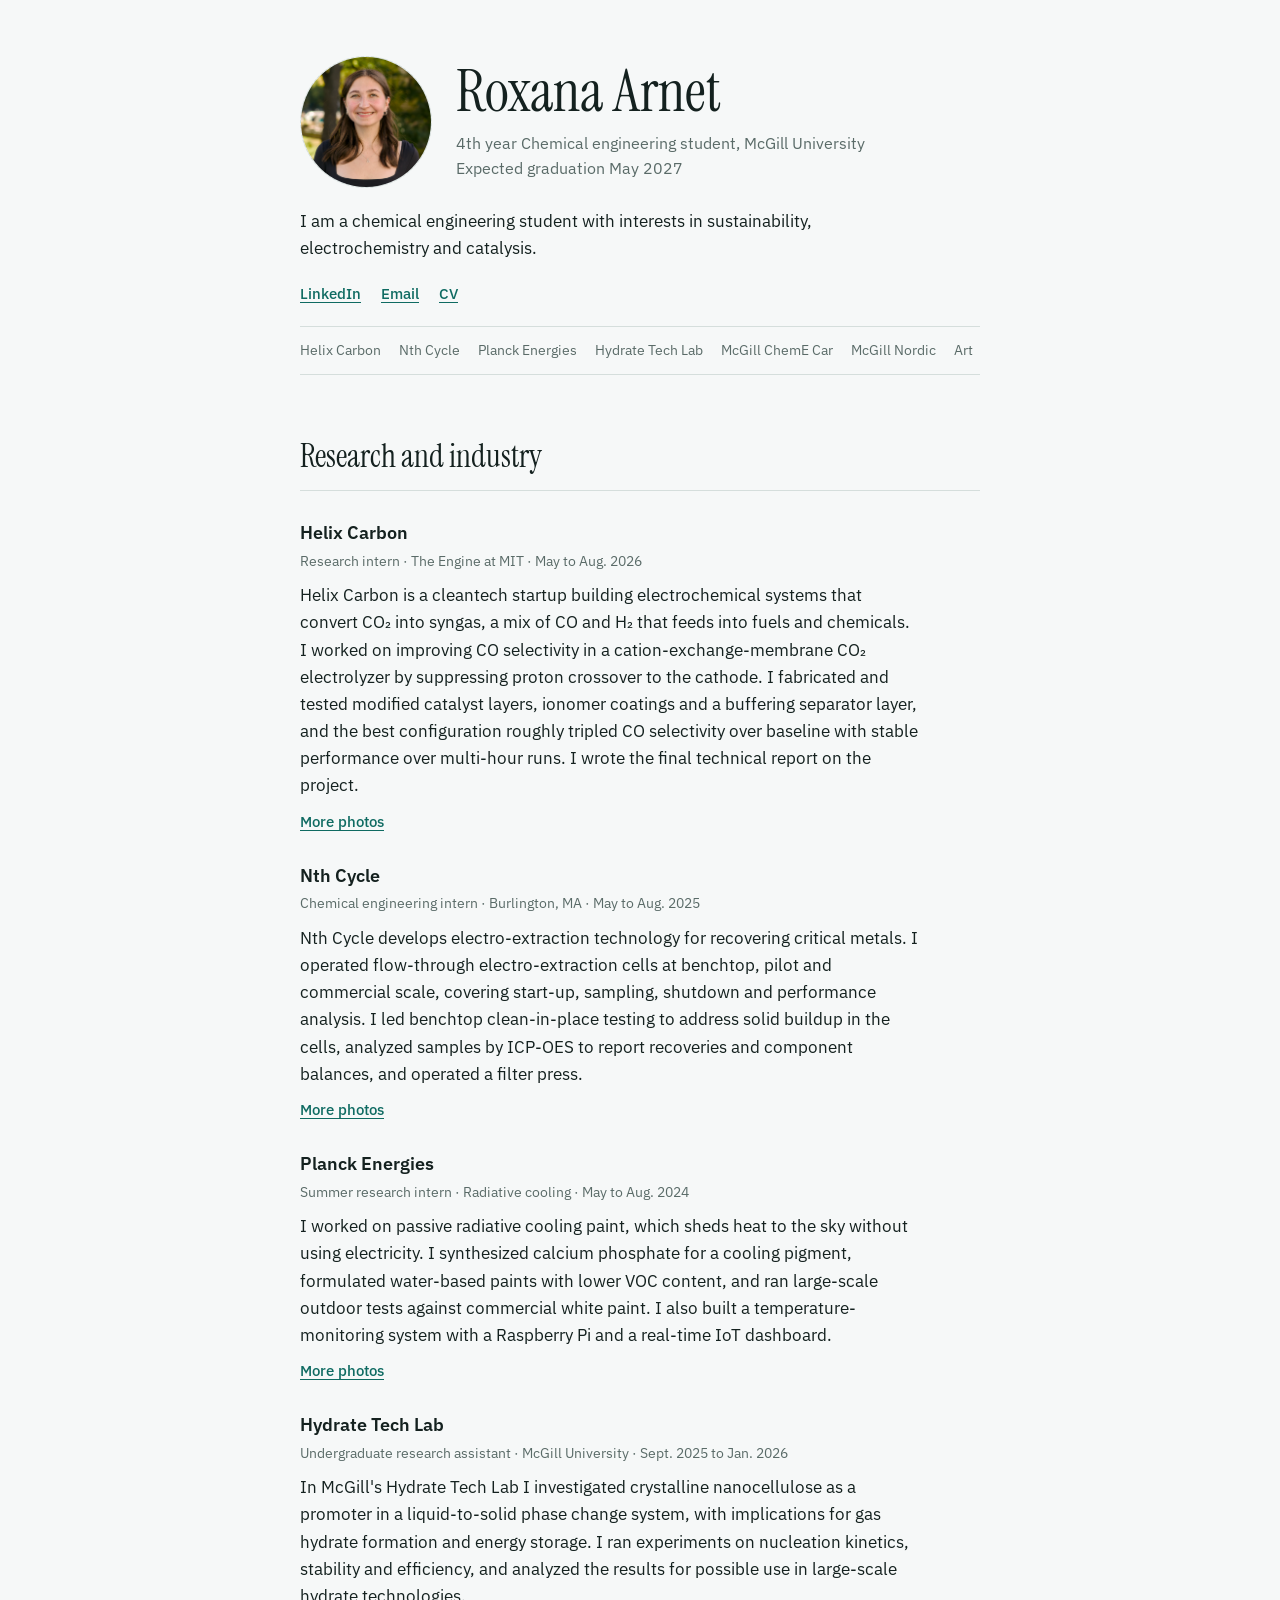
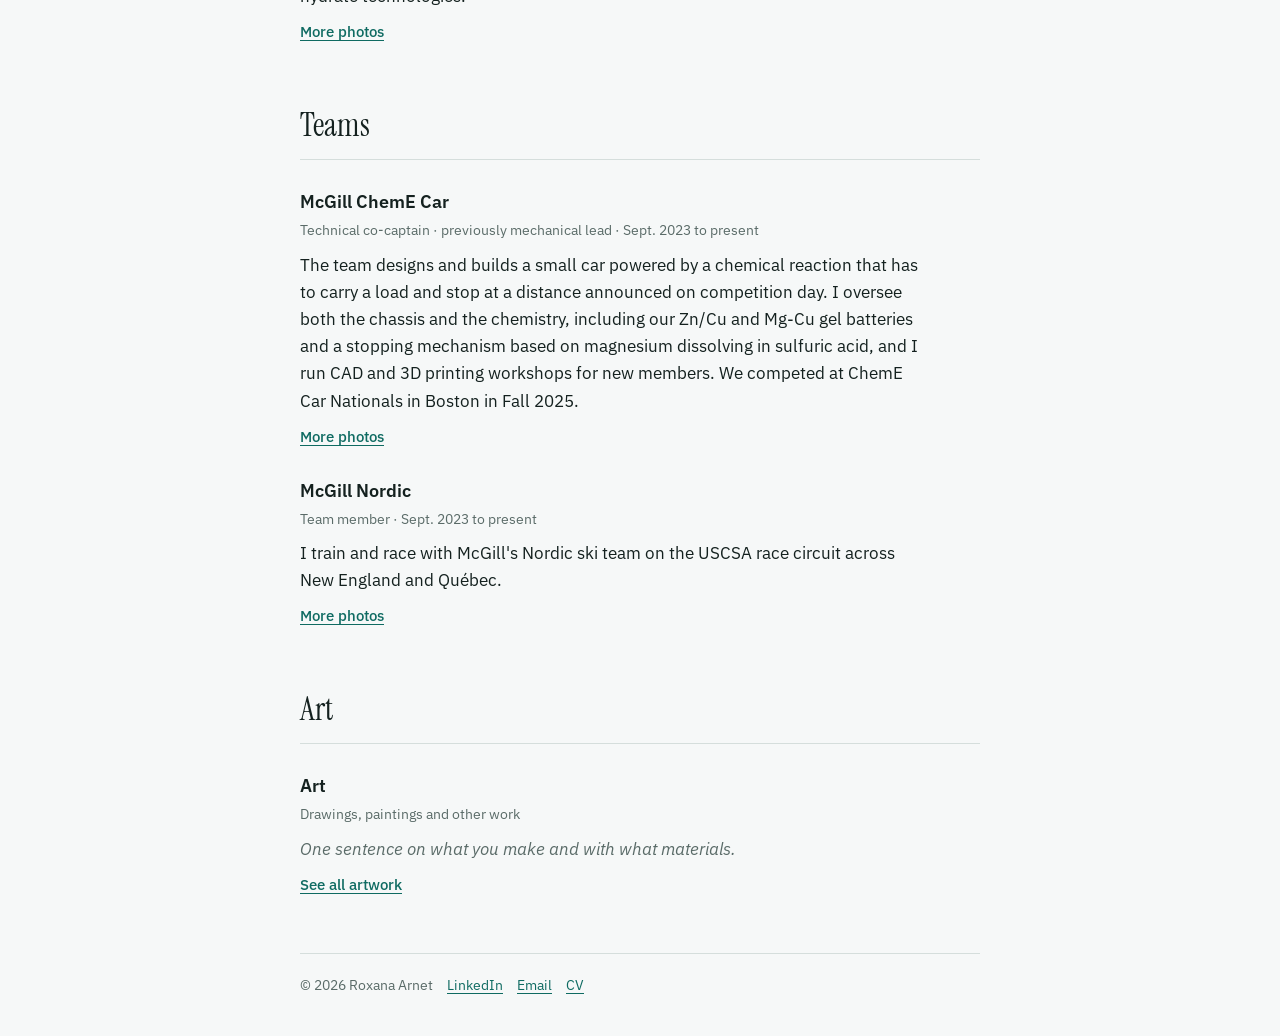
==== index.html @ 72093a79 "Enhance index.html with updated links and content Updated contact links and added detailed descripti" ====
<!DOCTYPE html>
<html lang="en">
<head>
<meta charset="utf-8">
<meta name="viewport" content="width=device-width, initial-scale=1">
<title>Roxana Arnet</title>
<link rel="preconnect" href="https://fonts.googleapis.com">
<link rel="preconnect" href="https://fonts.gstatic.com" crossorigin>
<link href="https://fonts.googleapis.com/css2?family=Instrument+Serif:ital@0;1&family=IBM+Plex+Sans:wght@400;500;600&display=swap" rel="stylesheet">
<link rel="stylesheet" href="style.css">
</head>
<body>
<div class="wrap">
<header>
  <div class="top">
    <div class="portrait"><img src="images/portrait1.png" alt="Roxana Arnet"></div>
    <div>
      <h1>Roxana Arnet</h1>
      <ul class="facts">
        <li>4th year Chemical engineering student, McGill University</li>
        <li>Expected graduation May 2027</li>
      </ul>
    </div>
  </div>
  <p class="intro">I am a chemical engineering student with interests in sustainability, electrochemistry and catalysis.</p>
  <div class="links">
    <a href="https://www.linkedin.com/in/roxana-arnet-330a66234/">LinkedIn</a>
    <a href="mailto:roxana.arnet@mail.mcgill.ca">Email</a>
    <a href="Roxana_Arnet_Academic_CV.pdf">CV</a>
  </div>
  <nav aria-label="Sections">
    <a href="pages/helix.html">Helix Carbon</a>
    <a href="pages/nth-cycle.html">Nth Cycle</a>
    <a href="pages/planck.html">Planck Energies</a>
    <a href="pages/hydrate-tech-lab.html">Hydrate Tech Lab</a>
    <a href="pages/cheme-car.html">McGill ChemE Car</a>
    <a href="pages/mcgill-nordic.html">McGill Nordic</a>
    <a href="pages/art.html">Art</a>
  </nav>
</header>

<section aria-label="Research and industry">
  <h2>Research and industry</h2>
  <article class="entry" id="helix">
    <div>
      <h3><a class="plain" href="pages/helix.html">Helix Carbon</a></h3>
      <div class="meta">Research intern · The Engine at MIT · May to Aug. 2026</div>
    </div>
    <p>Helix Carbon is a cleantech startup building electrochemical systems that convert CO₂ into syngas, a mix of CO and H₂ that feeds into fuels and chemicals. I worked on improving CO selectivity in a cation-exchange-membrane CO₂ electrolyzer by suppressing proton crossover to the cathode. I fabricated and tested modified catalyst layers, ionomer coatings and a buffering separator layer, and the best configuration roughly tripled CO selectivity over baseline with stable performance over multi-hour runs. I wrote the final technical report on the project.</p>
    <a class="more" href="pages/helix.html">More photos</a>
  </article>

  <article class="entry" id="nth-cycle">
    <div>
      <h3><a class="plain" href="pages/nth-cycle.html">Nth Cycle</a></h3>
      <div class="meta">Chemical engineering intern · Burlington, MA · May to Aug. 2025</div>
    </div>
    <p>Nth Cycle develops electro-extraction technology for recovering critical metals. I operated flow-through electro-extraction cells at benchtop, pilot and commercial scale, covering start-up, sampling, shutdown and performance analysis. I led benchtop clean-in-place testing to address solid buildup in the cells, analyzed samples by ICP-OES to report recoveries and component balances, and operated a filter press.</p>
    <a class="more" href="pages/nth-cycle.html">More photos</a>
  </article>

  <article class="entry" id="planck">
    <div>
      <h3><a class="plain" href="pages/planck.html">Planck Energies</a></h3>
      <div class="meta">Summer research intern · Radiative cooling · May to Aug. 2024</div>
    </div>
    <p>I worked on passive radiative cooling paint, which sheds heat to the sky without using electricity. I synthesized calcium phosphate for a cooling pigment, formulated water-based paints with lower VOC content, and ran large-scale outdoor tests against commercial white paint. I also built a temperature-monitoring system with a Raspberry Pi and a real-time IoT dashboard.</p>
    <a class="more" href="pages/planck.html">More photos</a>
  </article>

  <article class="entry" id="hydrate-tech-lab">
    <div>
      <h3><a class="plain" href="pages/hydrate-tech-lab.html">Hydrate Tech Lab</a></h3>
      <div class="meta">Undergraduate research assistant · McGill University · Sept. 2025 to Jan. 2026</div>
    </div>
    <p>In McGill's Hydrate Tech Lab I investigated crystalline nanocellulose as a promoter in a liquid-to-solid phase change system, with implications for gas hydrate formation and energy storage. I ran experiments on nucleation kinetics, stability and efficiency, and analyzed the results for possible use in large-scale hydrate technologies.</p>
    <a class="more" href="pages/hydrate-tech-lab.html">More photos</a>
  </article>
</section>

<section aria-label="Teams">
  <h2>Teams</h2>
  <article class="entry" id="cheme-car">
    <div>
      <h3><a class="plain" href="pages/cheme-car.html">McGill ChemE Car</a></h3>
      <div class="meta">Technical co-captain · previously mechanical lead · Sept. 2023 to present</div>
    </div>
    <p>The team designs and builds a small car powered by a chemical reaction that has to carry a load and stop at a distance announced on competition day. I oversee both the chassis and the chemistry, including our Zn/Cu and Mg-Cu gel batteries and a stopping mechanism based on magnesium dissolving in sulfuric acid, and I run CAD and 3D printing workshops for new members. We competed at ChemE Car Nationals in Boston in Fall 2025.</p>
    <a class="more" href="pages/cheme-car.html">More photos</a>
  </article>

  <article class="entry" id="mcgill-nordic">
    <div>
      <h3><a class="plain" href="pages/mcgill-nordic.html">McGill Nordic</a></h3>
      <div class="meta">Team member · Sept. 2023 to present</div>
    </div>
    <p>I train and race with McGill's Nordic ski team on the USCSA race circuit across New England and Québec.</p>
    <a class="more" href="pages/mcgill-nordic.html">More photos</a>
  </article>
</section>

<section aria-label="Art">
  <h2>Art</h2>
  <article class="entry" id="art">
    <div>
      <h3><a class="plain" href="pages/art.html">Art</a></h3>
      <div class="meta">Drawings, paintings and other work</div>
    </div>
    <p class="todo">One sentence on what you make and with what materials.</p>
    <a class="more" href="pages/art.html">See all artwork</a>
  </article>
</section>

<footer>
  <span>© 2026 Roxana Arnet</span>
  <a href="https://www.linkedin.com/in/roxana-arnet-330a66234/">LinkedIn</a>
  <a href="mailto:roxana.arnet@mail.mcgill.ca">Email</a>
  <a href="Roxana_Arnet_Academic_CV.pdf">CV</a>
</footer>
</div>
</body>
</html>
---- style.css ----
/* Layout: one narrow column. Home page lists the sections, each section has a photo page. */
:root {
  --bg: #f6f8f8;
  --ink: #14211f;
  --muted: #5a6b68;
  --line: #d5dedc;
  --accent: #0f6b62;
  --slot: #e8eeed;
  --display: "Instrument Serif", Georgia, "Times New Roman", serif;
  --body: "IBM Plex Sans", system-ui, -apple-system, "Segoe UI", sans-serif;
  color-scheme: light;
}
@media (prefers-color-scheme: dark) {
  :root:not([data-theme="light"]) {
    --bg: #0e1615; --ink: #e6efed; --muted: #94a8a4; --line: #243331; --accent: #5fc9bb; --slot: #17221f;
    color-scheme: dark;
  }
}
:root[data-theme="dark"] {
  --bg: #0e1615; --ink: #e6efed; --muted: #94a8a4; --line: #243331; --accent: #5fc9bb; --slot: #17221f;
  color-scheme: dark;
}
* { box-sizing: border-box; }
html { scroll-behavior: smooth; }
@media (prefers-reduced-motion: reduce) { html { scroll-behavior: auto; } }
body {
  margin: 0; background: var(--bg); color: var(--ink);
  font-family: var(--body); font-size: 17px; line-height: 1.6;
}
a { color: var(--accent); text-underline-offset: 3px; }
a:focus-visible { outline: 2px solid var(--accent); outline-offset: 3px; border-radius: 2px; }
a.plain { color: inherit; text-decoration: none; }
a.plain:hover { color: var(--accent); text-decoration: underline; }
.wrap { max-width: 720px; margin: 0 auto; padding: 56px 20px 40px; display: flex; flex-direction: column; gap: 56px; }

header { display: flex; flex-direction: column; gap: 20px; }
.top { display: flex; gap: 24px; align-items: center; flex-wrap: wrap; }
.portrait {
  width: 132px; height: 132px; flex: none; border-radius: 50%;
  background: var(--slot); border: 1px dashed var(--line);
  display: grid; place-items: center; text-align: center;
  font-size: 12px; color: var(--muted); padding: 12px; overflow: hidden;
}
.portrait img { width: 100%; height: 100%; object-fit: cover; object-position: center 25%; transform: scale(1.25); }
h1 { font-family: var(--display); font-weight: 400; font-size: clamp(2.6rem, 8vw, 3.6rem); line-height: 1.05; margin: 0 0 8px; text-wrap: balance; }
.facts { list-style: none; margin: 0; padding: 0; color: var(--muted); font-size: 16px; }
.intro { margin: 0; max-width: 62ch; }
.links { display: flex; gap: 20px; flex-wrap: wrap; font-weight: 500; font-size: 15px; }

nav { display: flex; gap: 8px 18px; flex-wrap: wrap; font-size: 14px; border-top: 1px solid var(--line); border-bottom: 1px solid var(--line); padding: 12px 0; }
nav a { color: var(--muted); text-decoration: none; }
nav a:hover { color: var(--accent); }
nav.pn { justify-content: space-between; font-size: 15px; }
nav.pn .right { margin-left: auto; }

section { display: flex; flex-direction: column; gap: 28px; }
h2 { font-family: var(--display); font-weight: 400; font-size: 2rem; margin: 0; padding-bottom: 8px; border-bottom: 1px solid var(--line); }

.entry { display: flex; flex-direction: column; gap: 10px; }
.entry h3 { margin: 0; font-size: 18px; font-weight: 600; }
.meta { color: var(--muted); font-size: 14px; margin-top: 2px; }
.entry p, header.sub p { margin: 0; max-width: 62ch; }
.more { font-size: 15px; font-weight: 500; width: fit-content; }
.todo { color: var(--muted); font-style: italic; }

header.sub h1 { margin: 0; }
header.sub { gap: 10px; }
.back { font-size: 14px; text-decoration: none; width: fit-content; }
.back:hover { text-decoration: underline; }

.page-cheme-car .gallery {
  display: grid;
  grid-template-columns: repeat(auto-fit, minmax(min(100%, 280px), 1fr));
  gap: 18px;
  align-items: start;
}
.page-cheme-car .gallery figure {
  margin: 0;
  display: flex;
  flex-direction: column;
  min-width: 0;
}
.page-cheme-car .gallery figure img {
  width: 100%;
  height: 270px;
  object-fit: cover;
  object-position: center;
  display: block;
  border-radius: 4px;
}
.page-cheme-car figcaption {
  font-size: 13px;
  color: var(--muted);
  margin-top: 6px;
}

.page-helix .gallery,
.page-hydrate-tech-lab .gallery {
  display: grid;
  grid-template-columns: repeat(2, minmax(0, 1fr));
  gap: 18px;
  align-items: start;
}
.page-helix .gallery figure,
.page-hydrate-tech-lab .gallery figure {
  min-width: 0;
  margin: 0;
}
.page-helix .gallery img,
.page-hydrate-tech-lab .gallery img {
  display: block;
  width: 100%;
  max-height: 270px;
  height: auto;
  object-fit: contain;
  object-position: center;
}
.page-helix .gallery figcaption,
.page-hydrate-tech-lab .gallery figcaption {
  margin-top: 6px;
  text-align: center;
}
.page-hydrate-tech-lab .gallery video {
  width: 100%;
  height: auto;
  display: block;
  border-radius: 4px;
}
@media (max-width: 520px) {
  .page-helix .gallery,
  .page-hydrate-tech-lab .gallery {
    grid-template-columns: 1fr;
  }
}

footer { color: var(--muted); font-size: 14px; display: flex; gap: 8px 14px; flex-wrap: wrap; border-top: 1px solid var(--line); padding-top: 20px; }
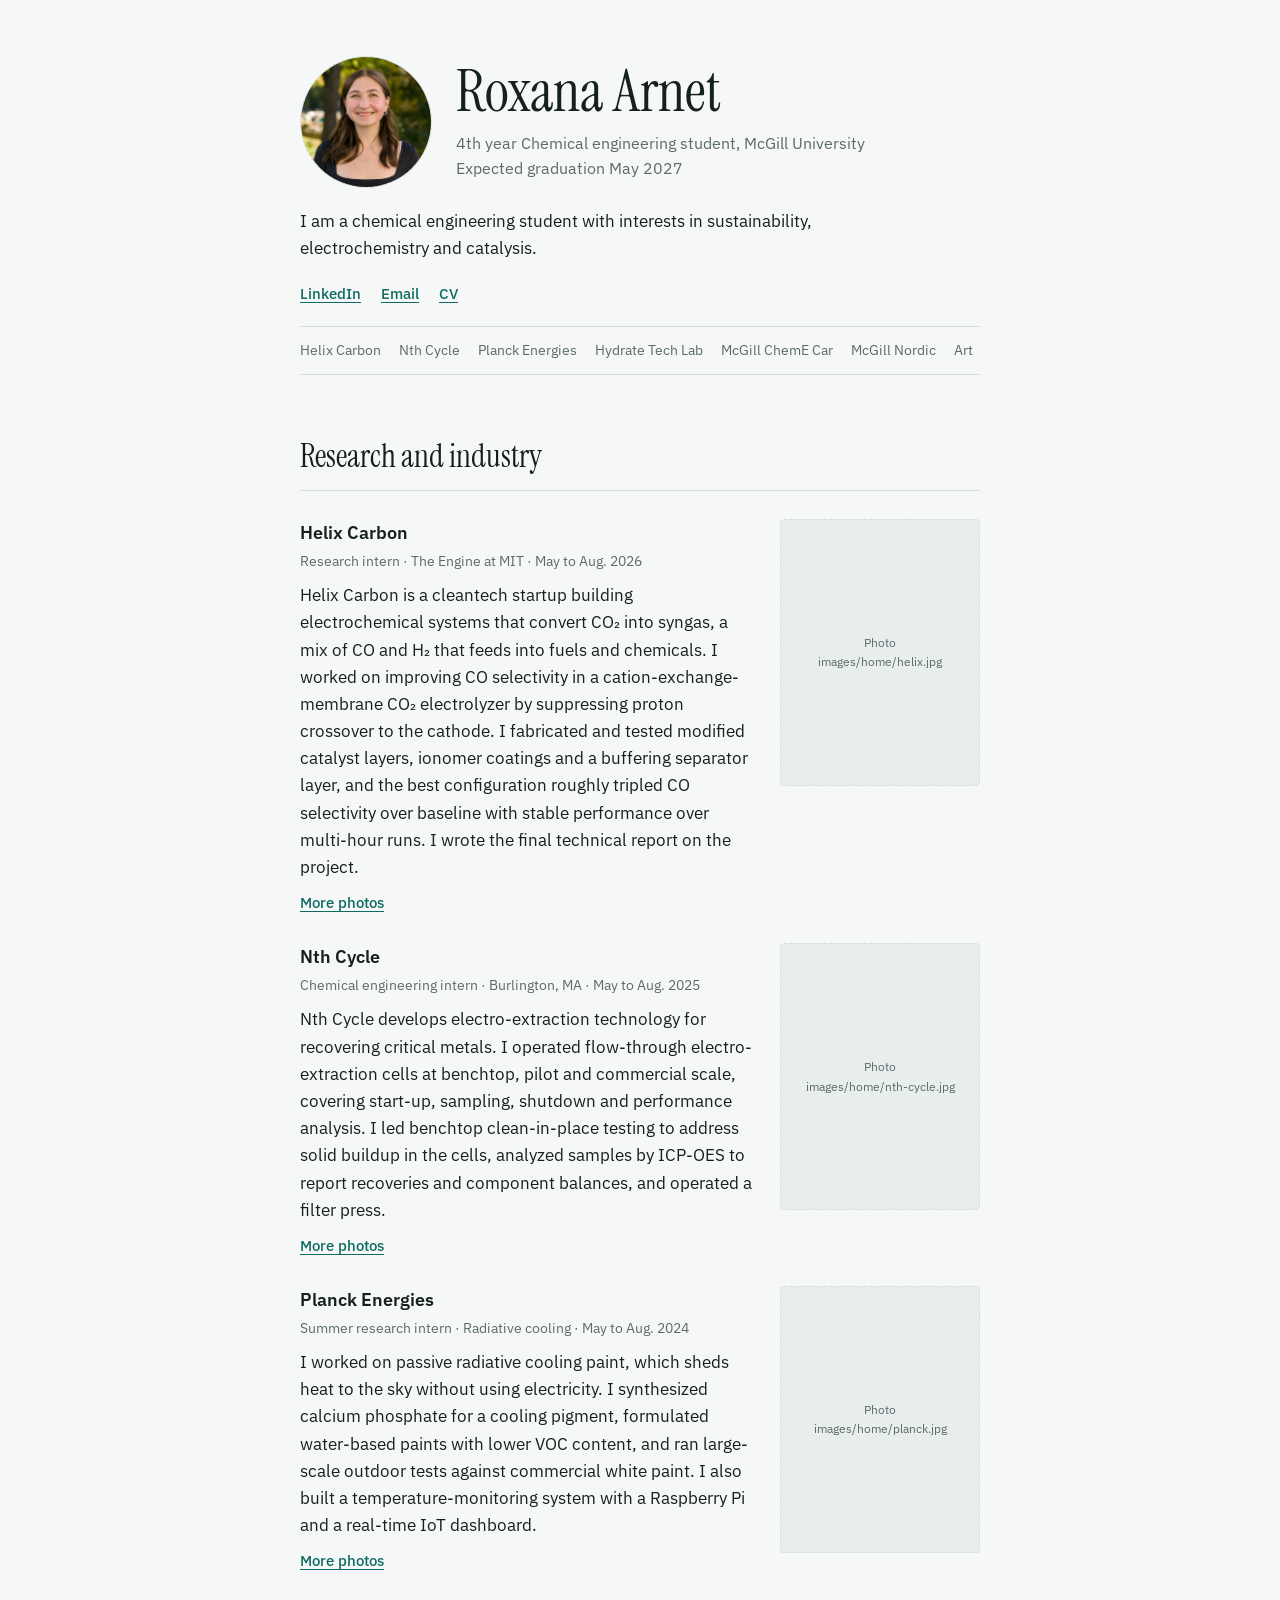
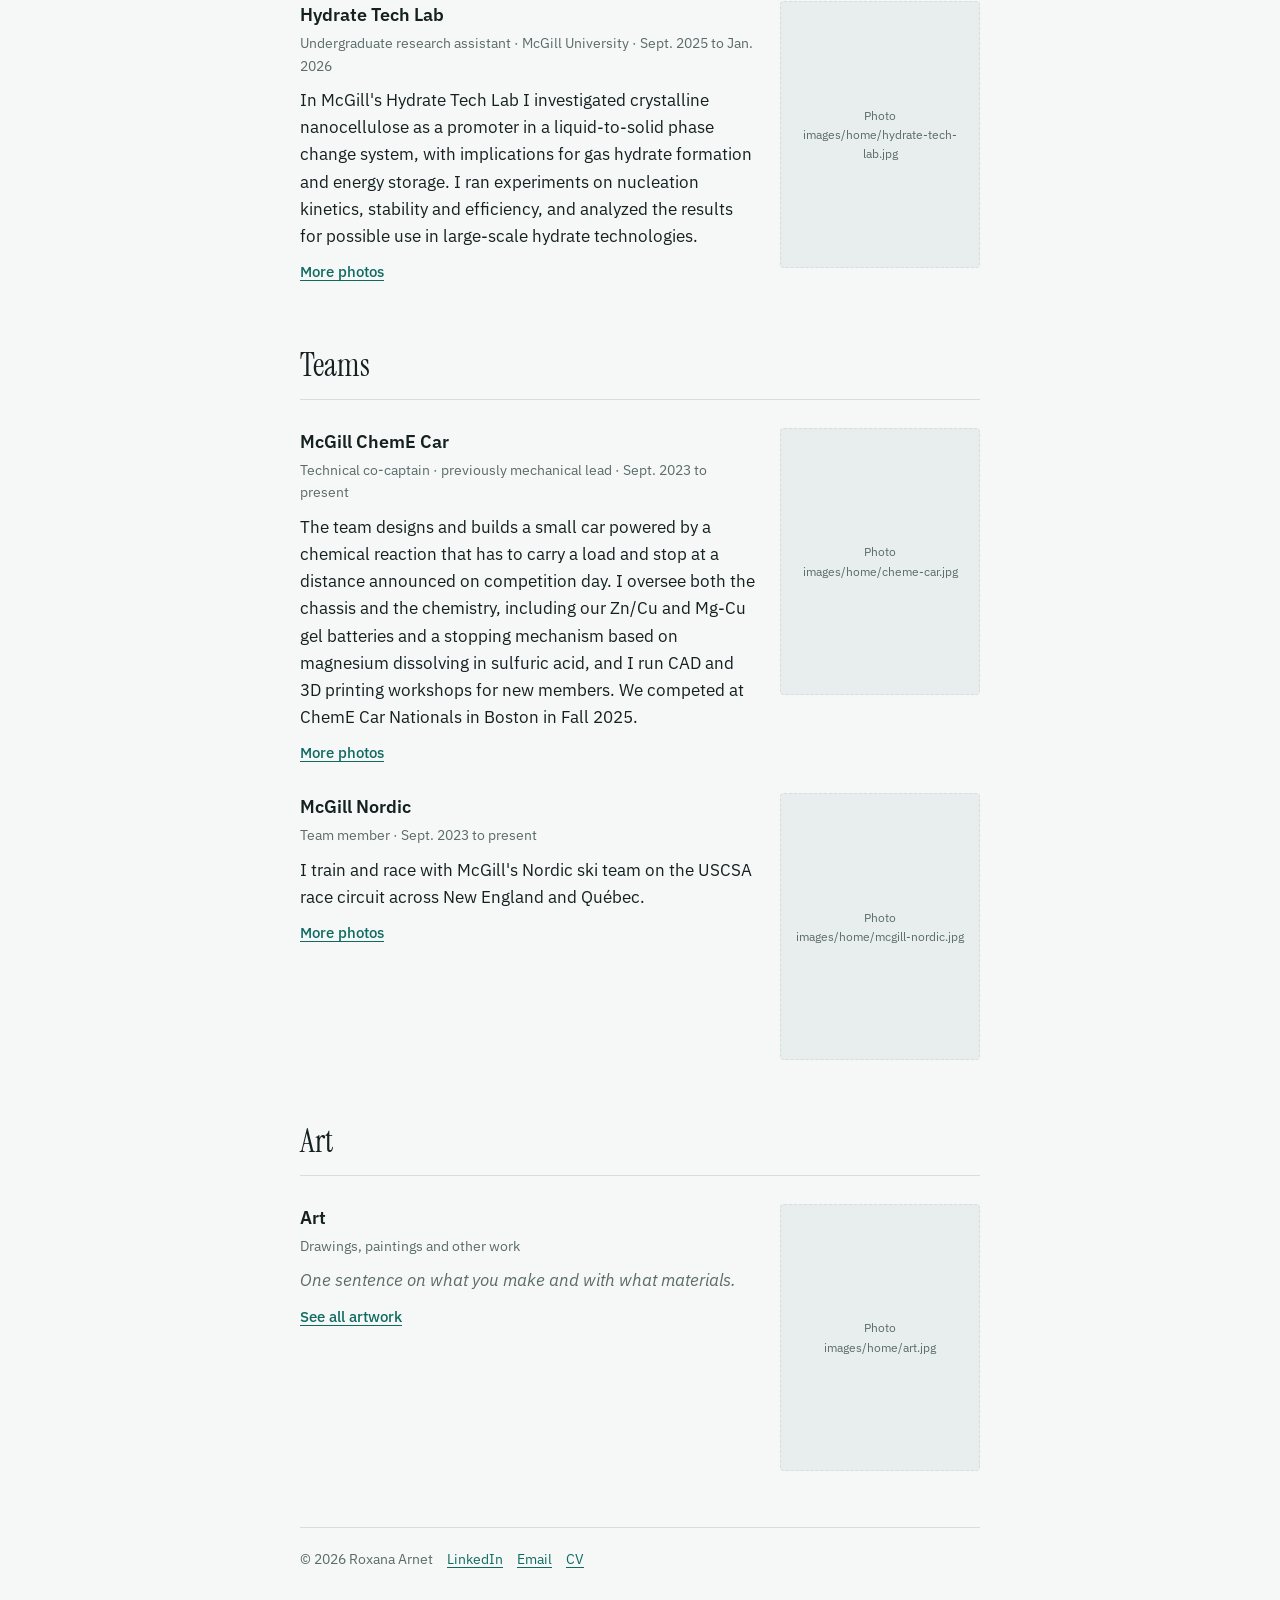
==== commit 3285e110: "Refactor HTML structure for entries and photos" ====
--- a/index.html
+++ b/index.html
@@ -39,75 +39,101 @@
   </nav>
 </header>
 
+<!--
+  To add a photo: replace a dashed placeholder (the figure with class "entry-photo empty") with
+  <figure class="entry-photo"><img src="images/home/helix.jpg" alt="Describe the photo"></figure>
+-->
+
 <section aria-label="Research and industry">
   <h2>Research and industry</h2>
   <article class="entry" id="helix">
-    <div>
-      <h3><a class="plain" href="pages/helix.html">Helix Carbon</a></h3>
-      <div class="meta">Research intern · The Engine at MIT · May to Aug. 2026</div>
+    <div class="entry-text">
+      <div>
+        <h3><a class="plain" href="pages/helix.html">Helix Carbon</a></h3>
+        <div class="meta">Research intern · The Engine at MIT · May to Aug. 2026</div>
+      </div>
+      <p>Helix Carbon is a cleantech startup building electrochemical systems that convert CO₂ into syngas, a mix of CO and H₂ that feeds into fuels and chemicals. I worked on improving CO selectivity in a cation-exchange-membrane CO₂ electrolyzer by suppressing proton crossover to the cathode. I fabricated and tested modified catalyst layers, ionomer coatings and a buffering separator layer, and the best configuration roughly tripled CO selectivity over baseline with stable performance over multi-hour runs. I wrote the final technical report on the project.</p>
+      <a class="more" href="pages/helix.html">More photos</a>
     </div>
-    <p>Helix Carbon is a cleantech startup building electrochemical systems that convert CO₂ into syngas, a mix of CO and H₂ that feeds into fuels and chemicals. I worked on improving CO selectivity in a cation-exchange-membrane CO₂ electrolyzer by suppressing proton crossover to the cathode. I fabricated and tested modified catalyst layers, ionomer coatings and a buffering separator layer, and the best configuration roughly tripled CO selectivity over baseline with stable performance over multi-hour runs. I wrote the final technical report on the project.</p>
-    <a class="more" href="pages/helix.html">More photos</a>
+    <figure class="entry-photo empty"><span>Photo<br>images/home/helix.jpg</span></figure>
   </article>
 
   <article class="entry" id="nth-cycle">
-    <div>
-      <h3><a class="plain" href="pages/nth-cycle.html">Nth Cycle</a></h3>
-      <div class="meta">Chemical engineering intern · Burlington, MA · May to Aug. 2025</div>
+    <div class="entry-text">
+      <div>
+        <h3><a class="plain" href="pages/nth-cycle.html">Nth Cycle</a></h3>
+        <div class="meta">Chemical engineering intern · Burlington, MA · May to Aug. 2025</div>
+      </div>
+      <p>Nth Cycle develops electro-extraction technology for recovering critical metals. I operated flow-through electro-extraction cells at benchtop, pilot and commercial scale, covering start-up, sampling, shutdown and performance analysis. I led benchtop clean-in-place testing to address solid buildup in the cells, analyzed samples by ICP-OES to report recoveries and component balances, and operated a filter press.</p>
+      <a class="more" href="pages/nth-cycle.html">More photos</a>
     </div>
-    <p>Nth Cycle develops electro-extraction technology for recovering critical metals. I operated flow-through electro-extraction cells at benchtop, pilot and commercial scale, covering start-up, sampling, shutdown and performance analysis. I led benchtop clean-in-place testing to address solid buildup in the cells, analyzed samples by ICP-OES to report recoveries and component balances, and operated a filter press.</p>
-    <a class="more" href="pages/nth-cycle.html">More photos</a>
+    <figure class="entry-photo empty"><span>Photo<br>images/home/nth-cycle.jpg</span></figure>
   </article>
 
   <article class="entry" id="planck">
-    <div>
-      <h3><a class="plain" href="pages/planck.html">Planck Energies</a></h3>
-      <div class="meta">Summer research intern · Radiative cooling · May to Aug. 2024</div>
+    <div class="entry-text">
+      <div>
+        <h3><a class="plain" href="pages/planck.html">Planck Energies</a></h3>
+        <div class="meta">Summer research intern · Radiative cooling · May to Aug. 2024</div>
+      </div>
+      <p>I worked on passive radiative cooling paint, which sheds heat to the sky without using electricity. I synthesized calcium phosphate for a cooling pigment, formulated water-based paints with lower VOC content, and ran large-scale outdoor tests against commercial white paint. I also built a temperature-monitoring system with a Raspberry Pi and a real-time IoT dashboard.</p>
+      <a class="more" href="pages/planck.html">More photos</a>
     </div>
-    <p>I worked on passive radiative cooling paint, which sheds heat to the sky without using electricity. I synthesized calcium phosphate for a cooling pigment, formulated water-based paints with lower VOC content, and ran large-scale outdoor tests against commercial white paint. I also built a temperature-monitoring system with a Raspberry Pi and a real-time IoT dashboard.</p>
-    <a class="more" href="pages/planck.html">More photos</a>
+    <figure class="entry-photo empty"><span>Photo<br>images/home/planck.jpg</span></figure>
   </article>
 
   <article class="entry" id="hydrate-tech-lab">
-    <div>
-      <h3><a class="plain" href="pages/hydrate-tech-lab.html">Hydrate Tech Lab</a></h3>
-      <div class="meta">Undergraduate research assistant · McGill University · Sept. 2025 to Jan. 2026</div>
+    <div class="entry-text">
+      <div>
+        <h3><a class="plain" href="pages/hydrate-tech-lab.html">Hydrate Tech Lab</a></h3>
+        <div class="meta">Undergraduate research assistant · McGill University · Sept. 2025 to Jan. 2026</div>
+      </div>
+      <p>In McGill's Hydrate Tech Lab I investigated crystalline nanocellulose as a promoter in a liquid-to-solid phase change system, with implications for gas hydrate formation and energy storage. I ran experiments on nucleation kinetics, stability and efficiency, and analyzed the results for possible use in large-scale hydrate technologies.</p>
+      <a class="more" href="pages/hydrate-tech-lab.html">More photos</a>
     </div>
-    <p>In McGill's Hydrate Tech Lab I investigated crystalline nanocellulose as a promoter in a liquid-to-solid phase change system, with implications for gas hydrate formation and energy storage. I ran experiments on nucleation kinetics, stability and efficiency, and analyzed the results for possible use in large-scale hydrate technologies.</p>
-    <a class="more" href="pages/hydrate-tech-lab.html">More photos</a>
+    <figure class="entry-photo empty"><span>Photo<br>images/home/hydrate-tech-lab.jpg</span></figure>
   </article>
 </section>
 
 <section aria-label="Teams">
   <h2>Teams</h2>
   <article class="entry" id="cheme-car">
-    <div>
-      <h3><a class="plain" href="pages/cheme-car.html">McGill ChemE Car</a></h3>
-      <div class="meta">Technical co-captain · previously mechanical lead · Sept. 2023 to present</div>
+    <div class="entry-text">
+      <div>
+        <h3><a class="plain" href="pages/cheme-car.html">McGill ChemE Car</a></h3>
+        <div class="meta">Technical co-captain · previously mechanical lead · Sept. 2023 to present</div>
+      </div>
+      <p>The team designs and builds a small car powered by a chemical reaction that has to carry a load and stop at a distance announced on competition day. I oversee both the chassis and the chemistry, including our Zn/Cu and Mg-Cu gel batteries and a stopping mechanism based on magnesium dissolving in sulfuric acid, and I run CAD and 3D printing workshops for new members. We competed at ChemE Car Nationals in Boston in Fall 2025.</p>
+      <a class="more" href="pages/cheme-car.html">More photos</a>
     </div>
-    <p>The team designs and builds a small car powered by a chemical reaction that has to carry a load and stop at a distance announced on competition day. I oversee both the chassis and the chemistry, including our Zn/Cu and Mg-Cu gel batteries and a stopping mechanism based on magnesium dissolving in sulfuric acid, and I run CAD and 3D printing workshops for new members. We competed at ChemE Car Nationals in Boston in Fall 2025.</p>
-    <a class="more" href="pages/cheme-car.html">More photos</a>
+    <figure class="entry-photo empty"><span>Photo<br>images/home/cheme-car.jpg</span></figure>
   </article>
 
   <article class="entry" id="mcgill-nordic">
-    <div>
-      <h3><a class="plain" href="pages/mcgill-nordic.html">McGill Nordic</a></h3>
-      <div class="meta">Team member · Sept. 2023 to present</div>
+    <div class="entry-text">
+      <div>
+        <h3><a class="plain" href="pages/mcgill-nordic.html">McGill Nordic</a></h3>
+        <div class="meta">Team member · Sept. 2023 to present</div>
+      </div>
+      <p>I train and race with McGill's Nordic ski team on the USCSA race circuit across New England and Québec.</p>
+      <a class="more" href="pages/mcgill-nordic.html">More photos</a>
     </div>
-    <p>I train and race with McGill's Nordic ski team on the USCSA race circuit across New England and Québec.</p>
-    <a class="more" href="pages/mcgill-nordic.html">More photos</a>
+    <figure class="entry-photo empty"><span>Photo<br>images/home/mcgill-nordic.jpg</span></figure>
   </article>
 </section>
 
 <section aria-label="Art">
   <h2>Art</h2>
   <article class="entry" id="art">
-    <div>
-      <h3><a class="plain" href="pages/art.html">Art</a></h3>
-      <div class="meta">Drawings, paintings and other work</div>
+    <div class="entry-text">
+      <div>
+        <h3><a class="plain" href="pages/art.html">Art</a></h3>
+        <div class="meta">Drawings, paintings and other work</div>
+      </div>
+      <p class="todo">One sentence on what you make and with what materials.</p>
+      <a class="more" href="pages/art.html">See all artwork</a>
     </div>
-    <p class="todo">One sentence on what you make and with what materials.</p>
-    <a class="more" href="pages/art.html">See all artwork</a>
+    <figure class="entry-photo empty"><span>Photo<br>images/home/art.jpg</span></figure>
   </article>
 </section>
 
--- a/style.css
+++ b/style.css
@@ -134,3 +134,20 @@
 }
 
 footer { color: var(--muted); font-size: 14px; display: flex; gap: 8px 14px; flex-wrap: wrap; border-top: 1px solid var(--line); padding-top: 20px; }
+
+/* Photo to the right of each home page description */
+.entry { display: grid; grid-template-columns: 1fr 200px; gap: 24px; align-items: start; }
+.entry-text { display: flex; flex-direction: column; gap: 10px; }
+.entry-photo {
+  margin: 0; width: 100%; aspect-ratio: 3 / 4; overflow: hidden; border-radius: 4px;
+}
+.entry-photo img { width: 100%; height: 100%; object-fit: cover; display: block; }
+.entry-photo.empty {
+  background: var(--slot); border: 1px dashed var(--line);
+  display: grid; place-items: center; text-align: center;
+  font-size: 12px; color: var(--muted); padding: 12px;
+}
+@media (max-width: 600px) {
+  .entry { grid-template-columns: 1fr; }
+  .entry-photo { max-width: 280px; }
+}
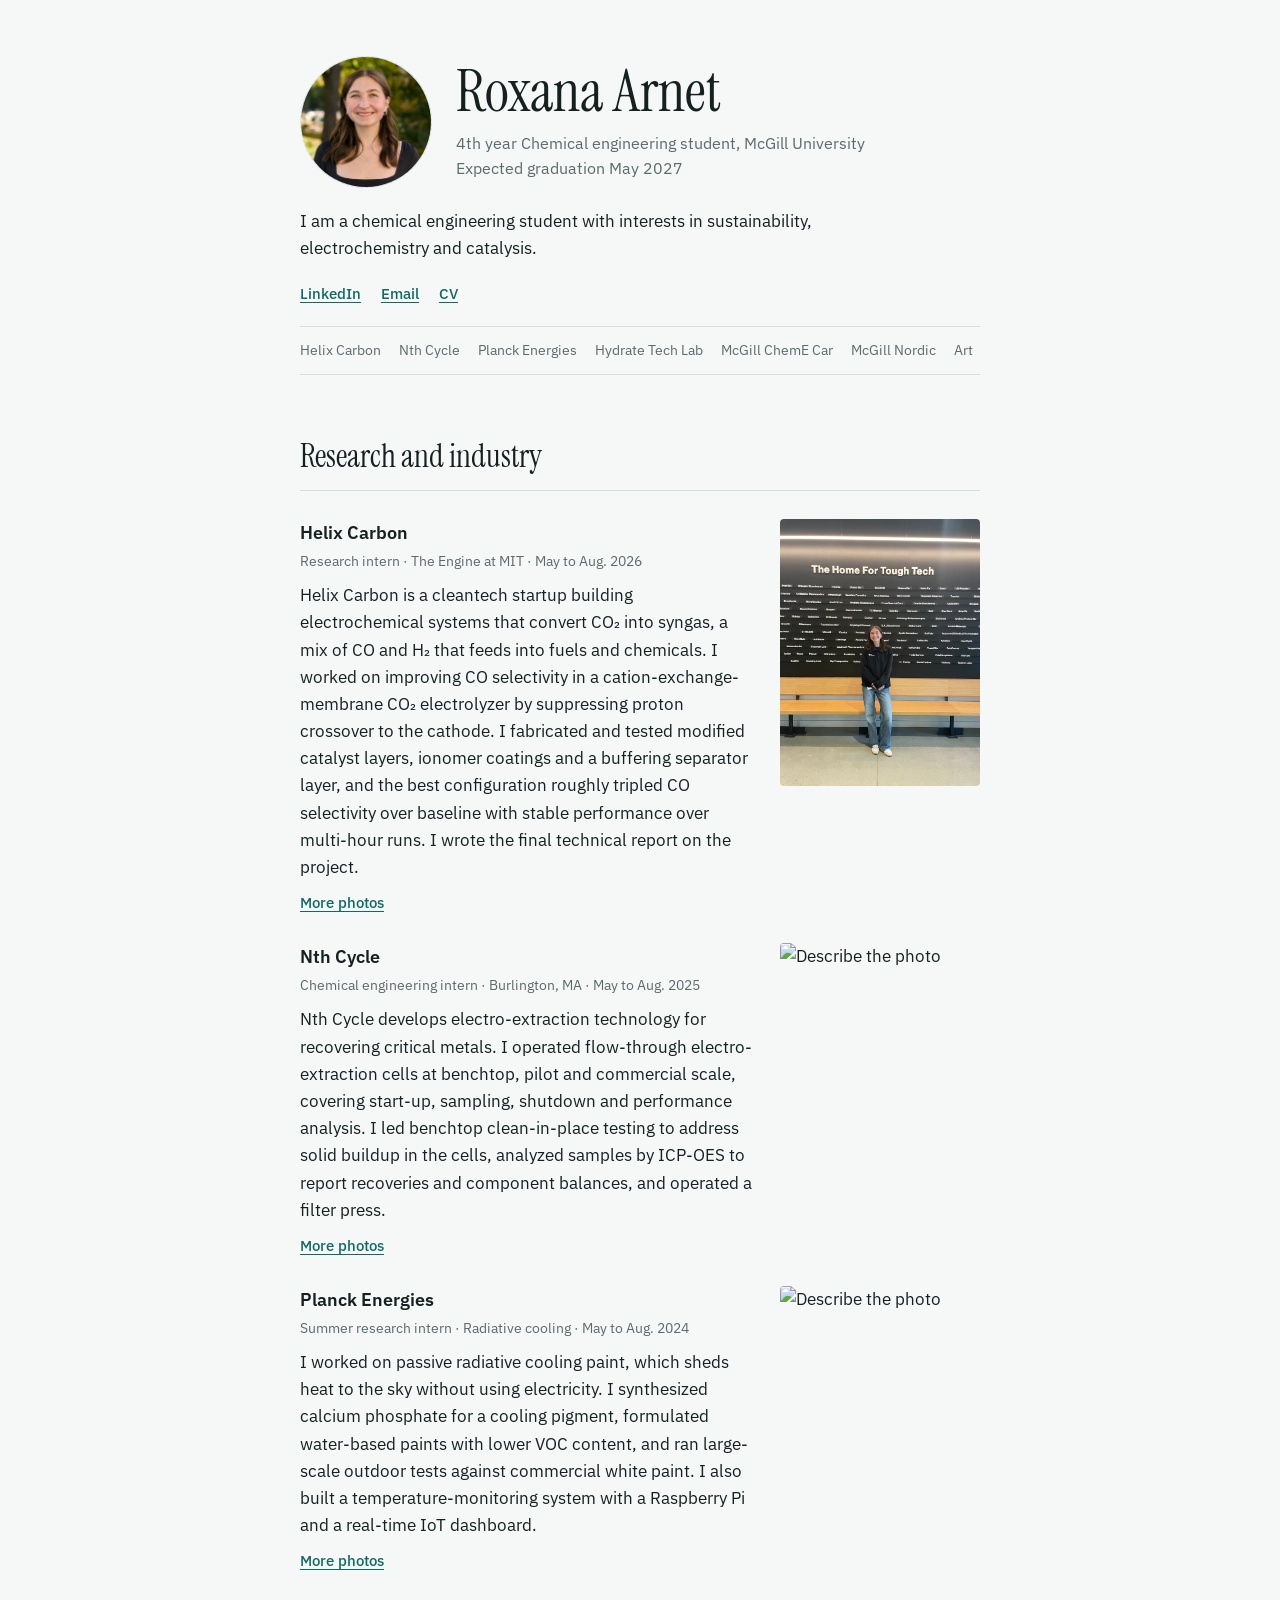
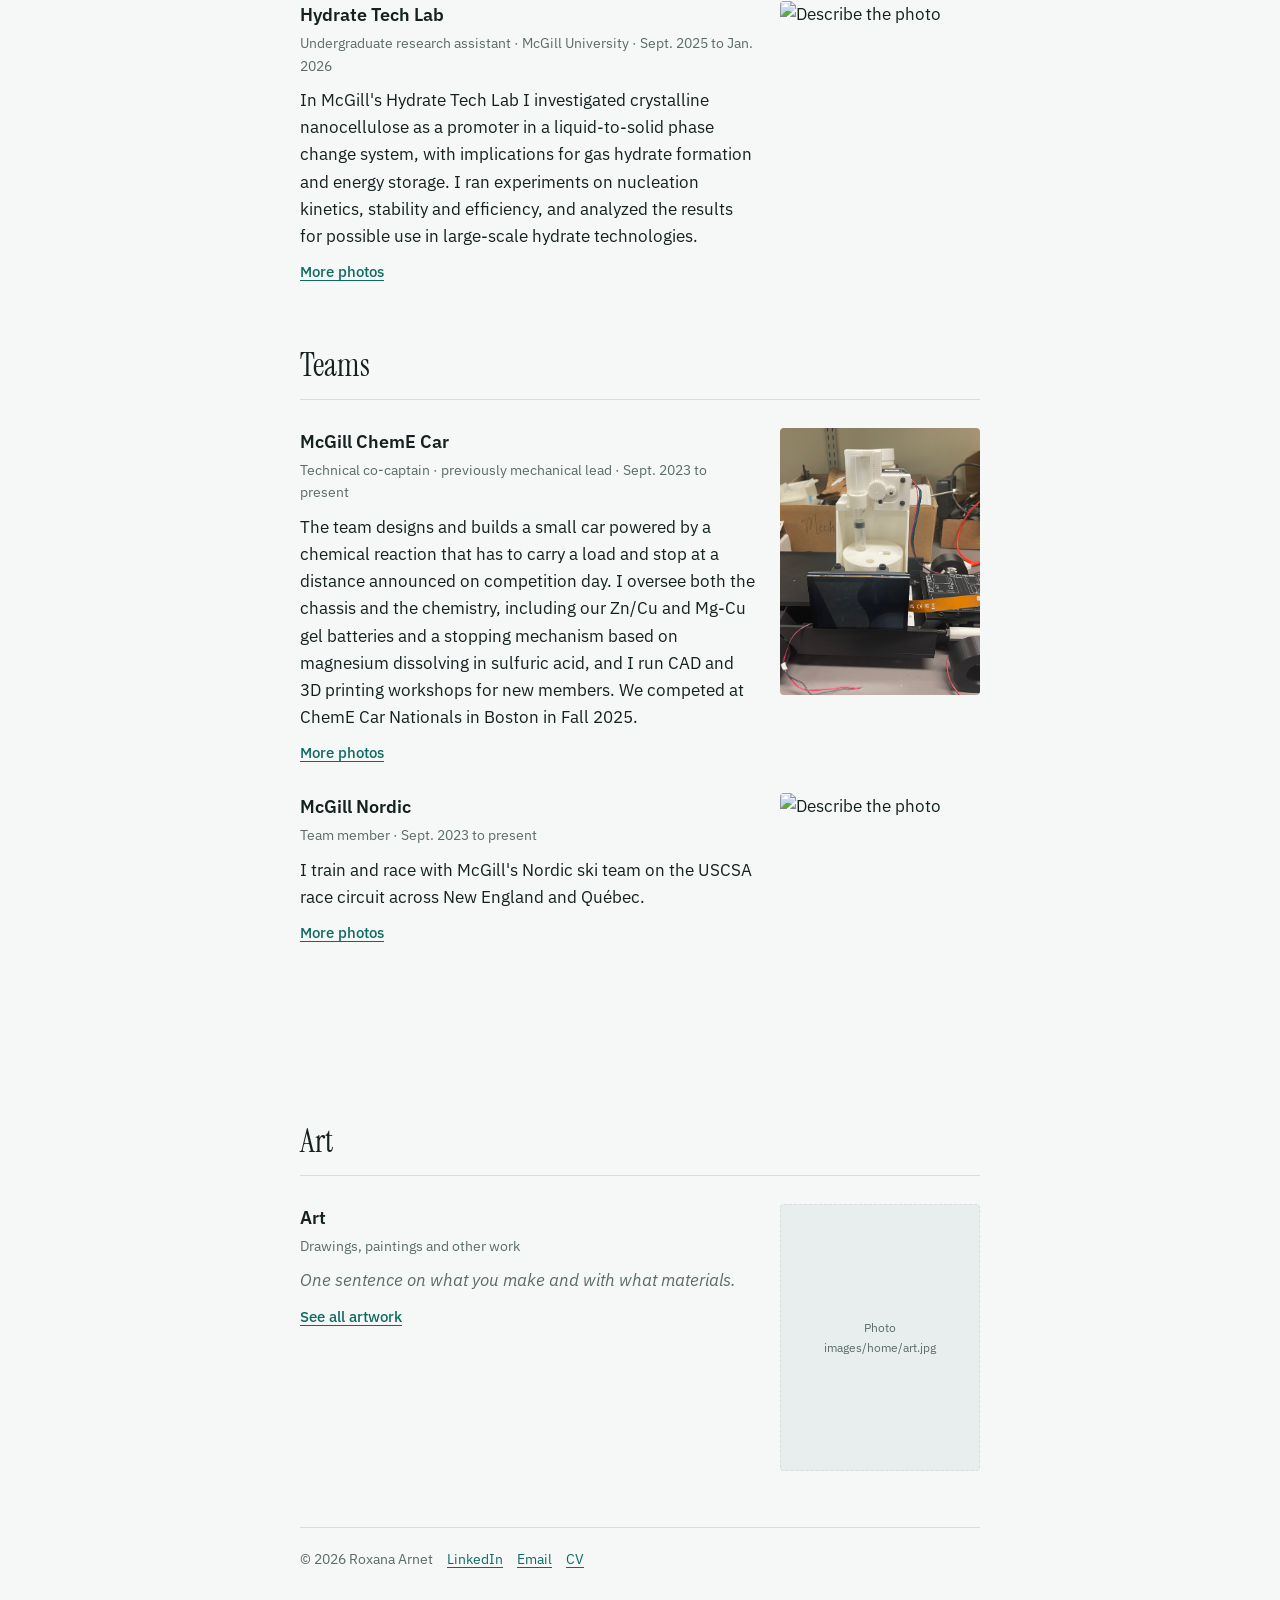
==== commit 23815cec: "Update index.html" ====
--- a/index.html
+++ b/index.html
@@ -55,7 +55,7 @@
       <p>Helix Carbon is a cleantech startup building electrochemical systems that convert CO₂ into syngas, a mix of CO and H₂ that feeds into fuels and chemicals. I worked on improving CO selectivity in a cation-exchange-membrane CO₂ electrolyzer by suppressing proton crossover to the cathode. I fabricated and tested modified catalyst layers, ionomer coatings and a buffering separator layer, and the best configuration roughly tripled CO selectivity over baseline with stable performance over multi-hour runs. I wrote the final technical report on the project.</p>
       <a class="more" href="pages/helix.html">More photos</a>
     </div>
-    <figure class="entry-photo empty"><span>Photo<br>images/home/helix.jpg</span></figure>
+     <figure class="entry-photo"><img src="images/helix/Helix01.jpg" alt="Describe the photo"></figure>
   </article>
 
   <article class="entry" id="nth-cycle">
@@ -67,7 +67,7 @@
       <p>Nth Cycle develops electro-extraction technology for recovering critical metals. I operated flow-through electro-extraction cells at benchtop, pilot and commercial scale, covering start-up, sampling, shutdown and performance analysis. I led benchtop clean-in-place testing to address solid buildup in the cells, analyzed samples by ICP-OES to report recoveries and component balances, and operated a filter press.</p>
       <a class="more" href="pages/nth-cycle.html">More photos</a>
     </div>
-    <figure class="entry-photo empty"><span>Photo<br>images/home/nth-cycle.jpg</span></figure>
+     <figure class="entry-photo"><img src="images/nth-cycle/nthcycle01.jpg" alt="Describe the photo"></figure>
   </article>
 
   <article class="entry" id="planck">
@@ -79,7 +79,7 @@
       <p>I worked on passive radiative cooling paint, which sheds heat to the sky without using electricity. I synthesized calcium phosphate for a cooling pigment, formulated water-based paints with lower VOC content, and ran large-scale outdoor tests against commercial white paint. I also built a temperature-monitoring system with a Raspberry Pi and a real-time IoT dashboard.</p>
       <a class="more" href="pages/planck.html">More photos</a>
     </div>
-    <figure class="entry-photo empty"><span>Photo<br>images/home/planck.jpg</span></figure>
+         <figure class="entry-photo"><img src="images/planck/shed01.jpg" alt="Describe the photo"></figure>
   </article>
 
   <article class="entry" id="hydrate-tech-lab">
@@ -91,7 +91,7 @@
       <p>In McGill's Hydrate Tech Lab I investigated crystalline nanocellulose as a promoter in a liquid-to-solid phase change system, with implications for gas hydrate formation and energy storage. I ran experiments on nucleation kinetics, stability and efficiency, and analyzed the results for possible use in large-scale hydrate technologies.</p>
       <a class="more" href="pages/hydrate-tech-lab.html">More photos</a>
     </div>
-    <figure class="entry-photo empty"><span>Photo<br>images/home/hydrate-tech-lab.jpg</span></figure>
+     <figure class="entry-photo"><img src="images/hydrate-tech-lab/hydrate01.jpeg" alt="Describe the photo"></figure>
   </article>
 </section>
 
@@ -106,7 +106,7 @@
       <p>The team designs and builds a small car powered by a chemical reaction that has to carry a load and stop at a distance announced on competition day. I oversee both the chassis and the chemistry, including our Zn/Cu and Mg-Cu gel batteries and a stopping mechanism based on magnesium dissolving in sulfuric acid, and I run CAD and 3D printing workshops for new members. We competed at ChemE Car Nationals in Boston in Fall 2025.</p>
       <a class="more" href="pages/cheme-car.html">More photos</a>
     </div>
-    <figure class="entry-photo empty"><span>Photo<br>images/home/cheme-car.jpg</span></figure>
+     <figure class="entry-photo"><img src="images/cheme-car/icecreamtruck02.jpeg" alt="Describe the photo"></figure>
   </article>
 
   <article class="entry" id="mcgill-nordic">
@@ -118,7 +118,7 @@
       <p>I train and race with McGill's Nordic ski team on the USCSA race circuit across New England and Québec.</p>
       <a class="more" href="pages/mcgill-nordic.html">More photos</a>
     </div>
-    <figure class="entry-photo empty"><span>Photo<br>images/home/mcgill-nordic.jpg</span></figure>
+      <figure class="entry-photo"><img src="images/mcgill-nordic/nordic01.JPG" alt="Describe the photo"></figure>
   </article>
 </section>
 
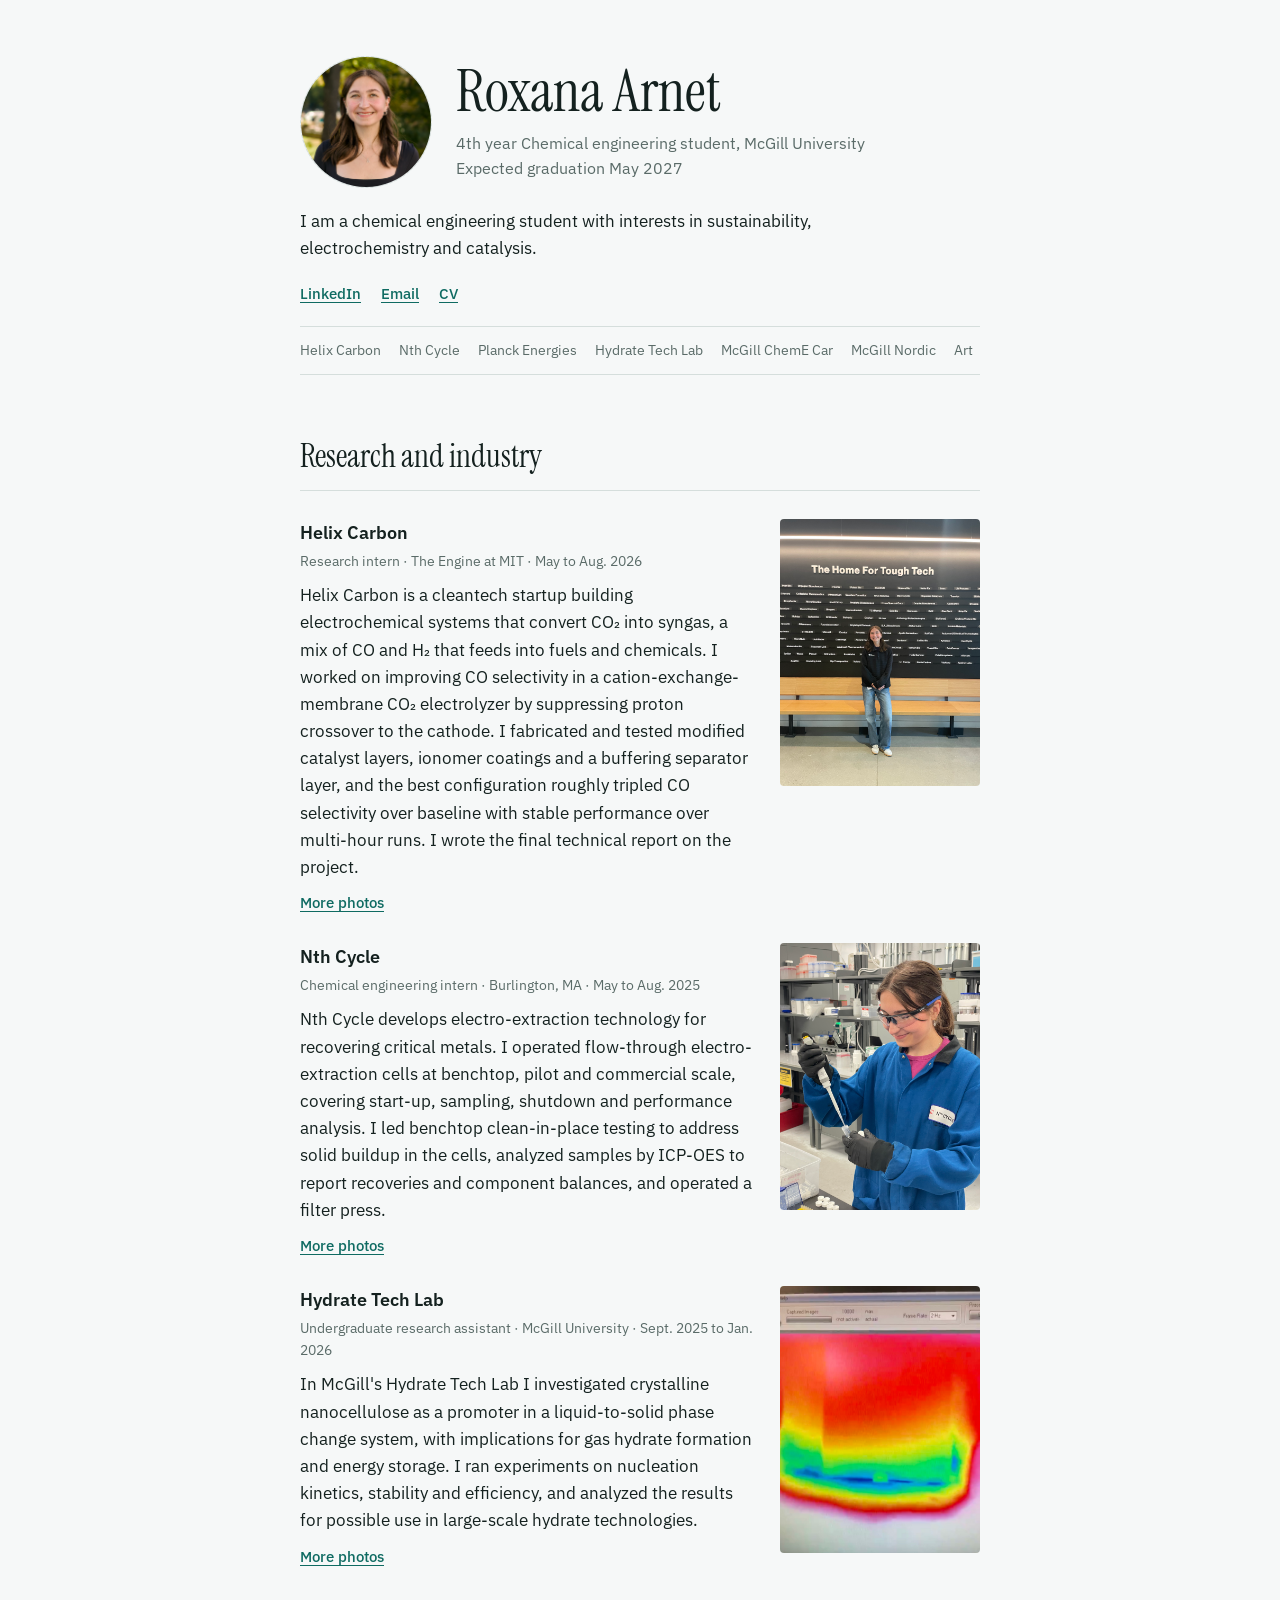
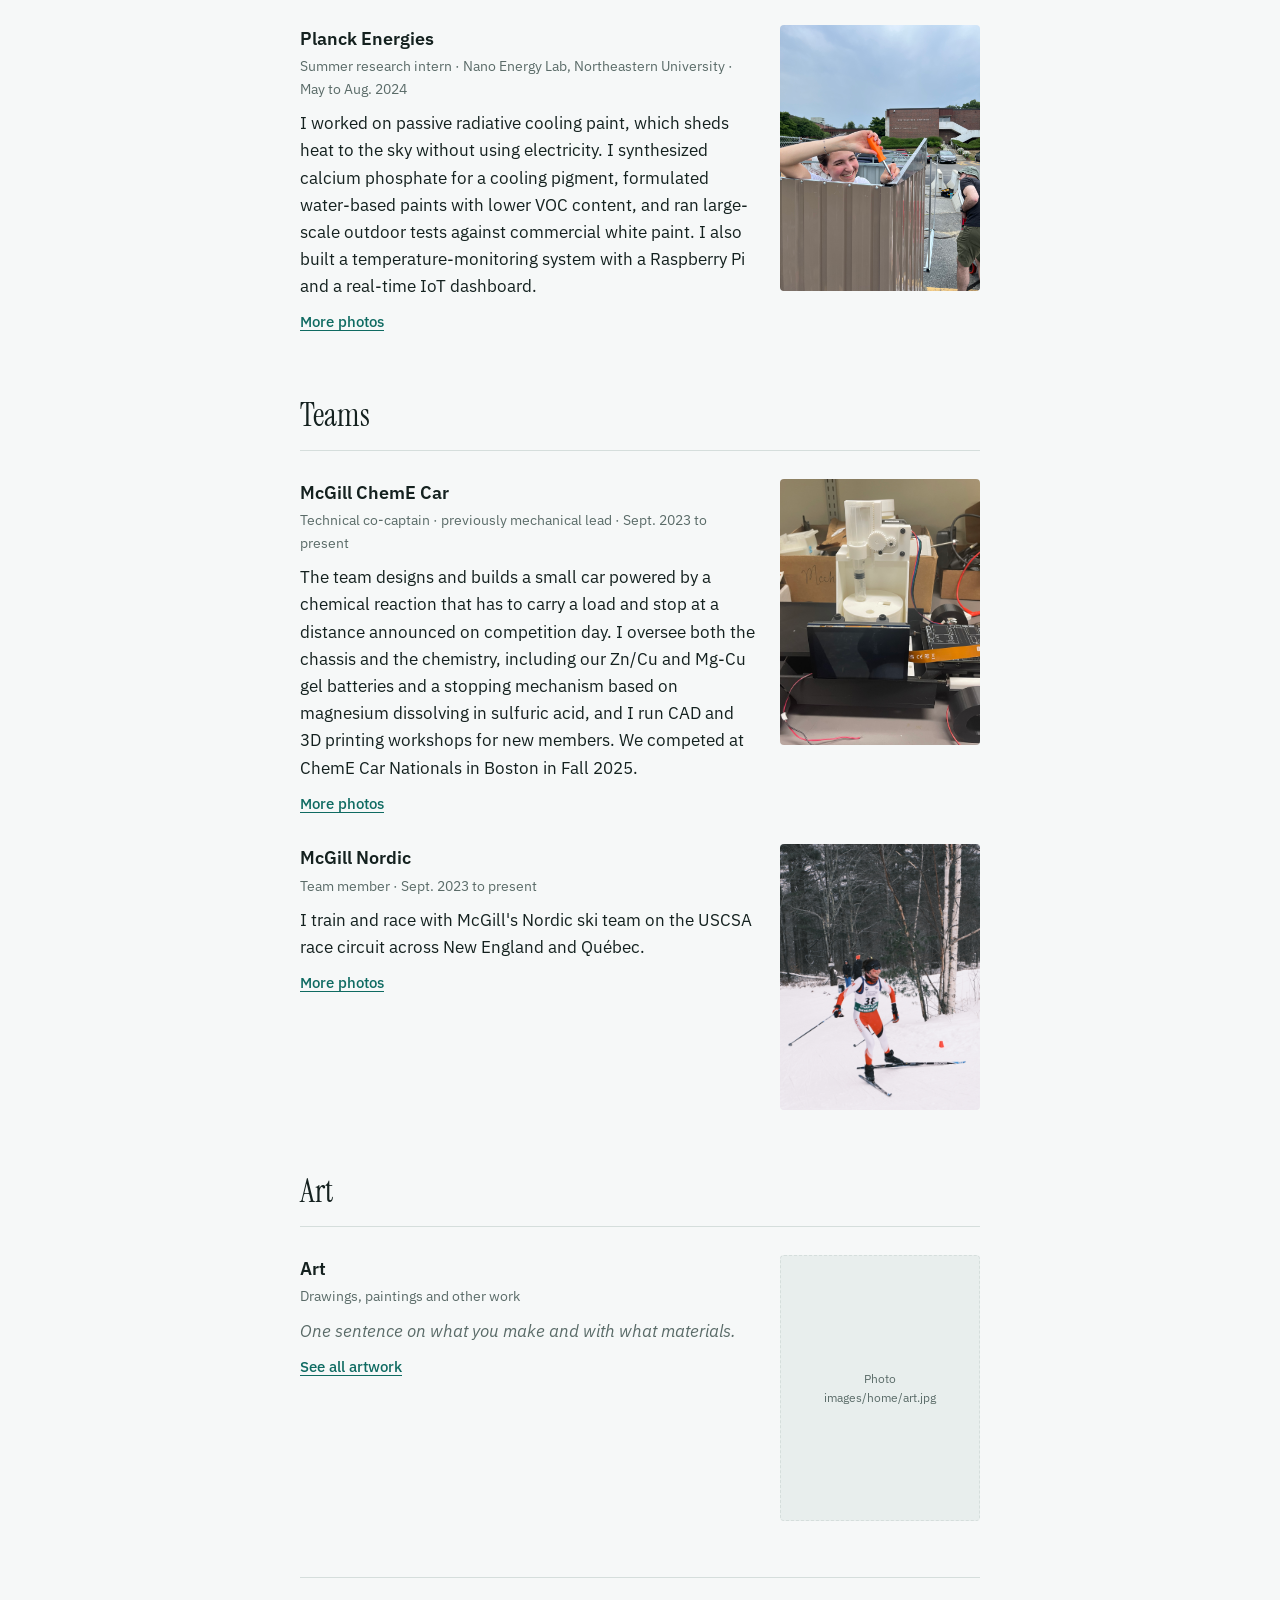
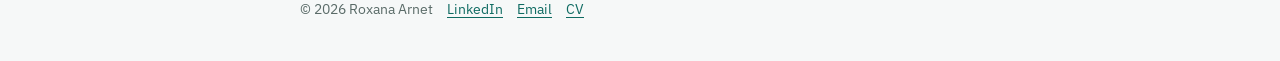
==== commit 67422f4f: "Update nth-cycle image format and re-add Planck section Updated the image file format for the nth-cy" ====
--- a/index.html
+++ b/index.html
@@ -67,19 +67,7 @@
       <p>Nth Cycle develops electro-extraction technology for recovering critical metals. I operated flow-through electro-extraction cells at benchtop, pilot and commercial scale, covering start-up, sampling, shutdown and performance analysis. I led benchtop clean-in-place testing to address solid buildup in the cells, analyzed samples by ICP-OES to report recoveries and component balances, and operated a filter press.</p>
       <a class="more" href="pages/nth-cycle.html">More photos</a>
     </div>
-     <figure class="entry-photo"><img src="images/nth-cycle/nthcycle01.jpg" alt="Describe the photo"></figure>
-  </article>
-
-  <article class="entry" id="planck">
-    <div class="entry-text">
-      <div>
-        <h3><a class="plain" href="pages/planck.html">Planck Energies</a></h3>
-        <div class="meta">Summer research intern · Radiative cooling · May to Aug. 2024</div>
-      </div>
-      <p>I worked on passive radiative cooling paint, which sheds heat to the sky without using electricity. I synthesized calcium phosphate for a cooling pigment, formulated water-based paints with lower VOC content, and ran large-scale outdoor tests against commercial white paint. I also built a temperature-monitoring system with a Raspberry Pi and a real-time IoT dashboard.</p>
-      <a class="more" href="pages/planck.html">More photos</a>
-    </div>
-         <figure class="entry-photo"><img src="images/planck/shed01.jpg" alt="Describe the photo"></figure>
+     <figure class="entry-photo"><img src="images/nth-cycle/nthcycle01.jpeg" alt="Describe the photo"></figure>
   </article>
 
   <article class="entry" id="hydrate-tech-lab">
@@ -94,6 +82,18 @@
      <figure class="entry-photo"><img src="images/hydrate-tech-lab/hydrate01.jpeg" alt="Describe the photo"></figure>
   </article>
 </section>
+
+    <article class="entry" id="planck">
+    <div class="entry-text">
+      <div>
+        <h3><a class="plain" href="pages/planck.html">Planck Energies</a></h3>
+        <div class="meta">Summer research intern · Nano Energy Lab, Northeastern University · May to Aug. 2024</div>
+      </div>
+      <p>I worked on passive radiative cooling paint, which sheds heat to the sky without using electricity. I synthesized calcium phosphate for a cooling pigment, formulated water-based paints with lower VOC content, and ran large-scale outdoor tests against commercial white paint. I also built a temperature-monitoring system with a Raspberry Pi and a real-time IoT dashboard.</p>
+      <a class="more" href="pages/planck.html">More photos</a>
+    </div>
+         <figure class="entry-photo"><img src="images/planck/shed01.jpeg" alt="Describe the photo"></figure>
+  </article>
 
 <section aria-label="Teams">
   <h2>Teams</h2>
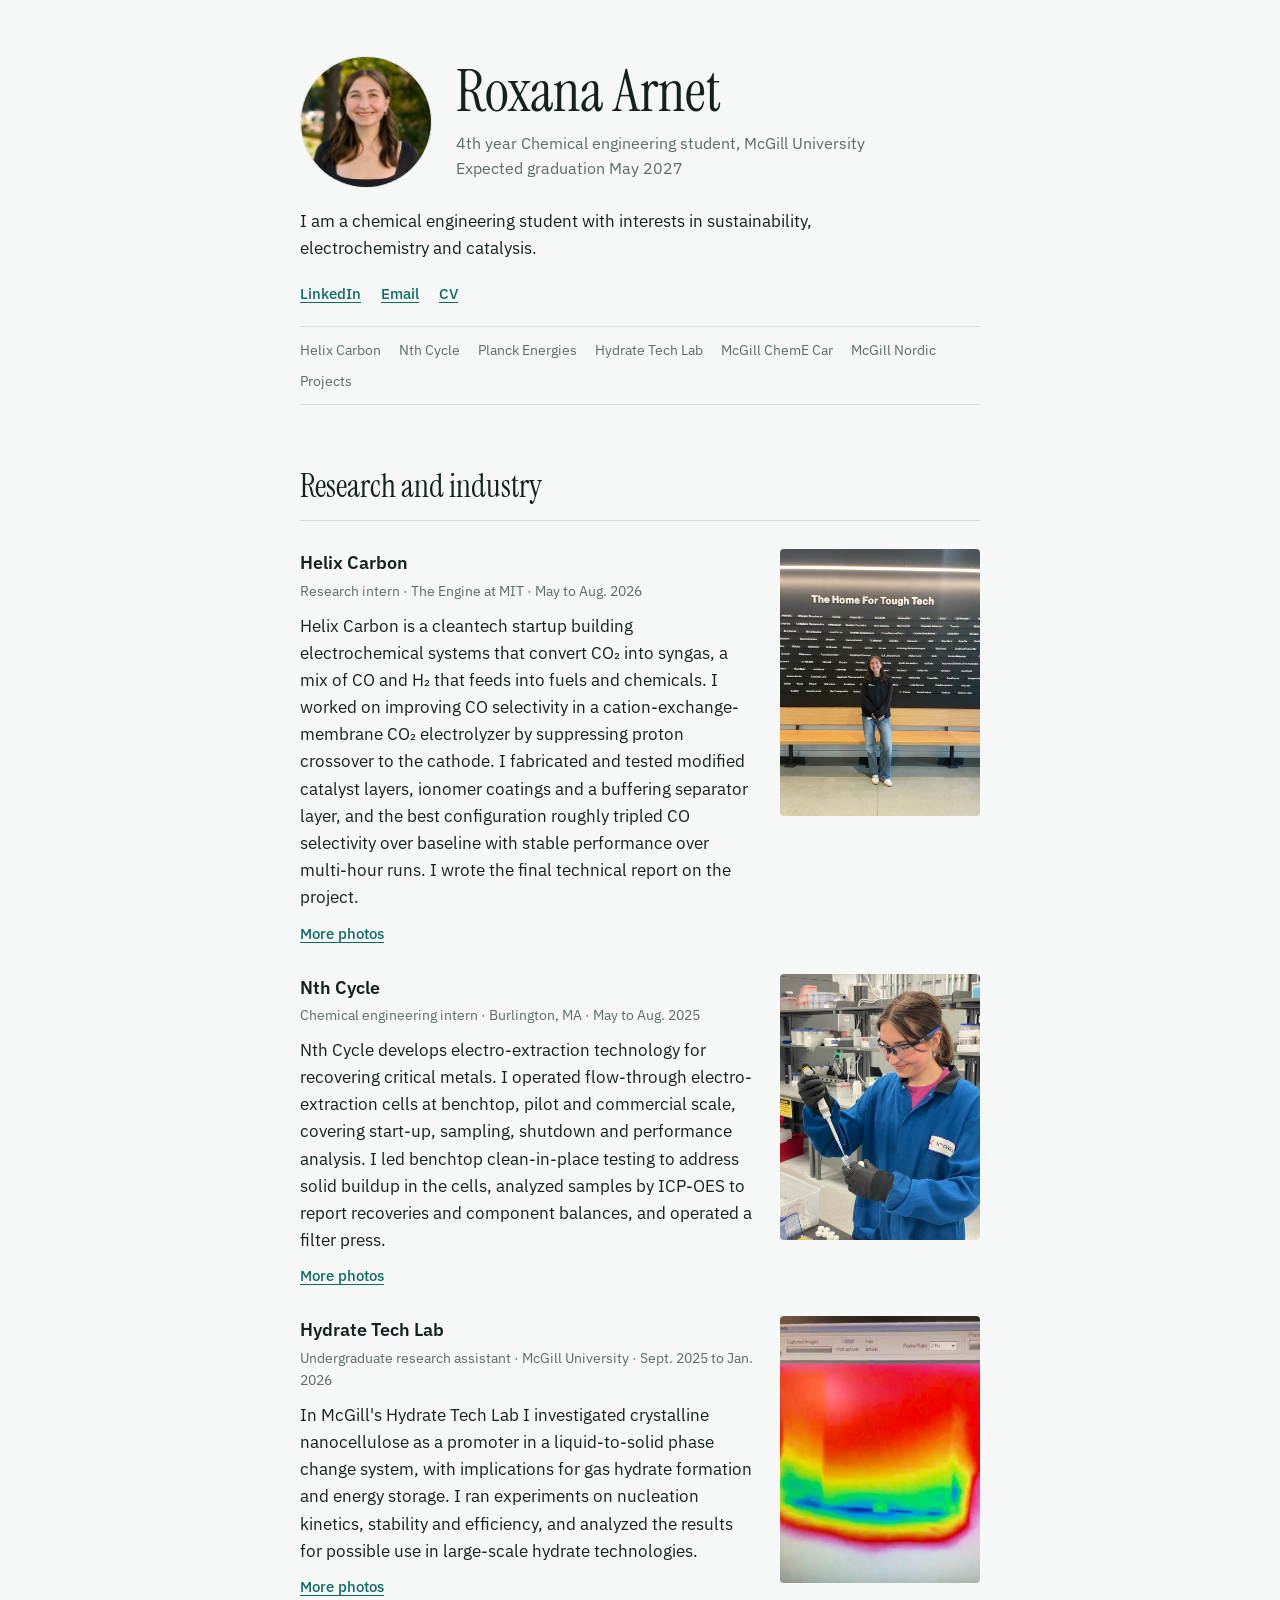
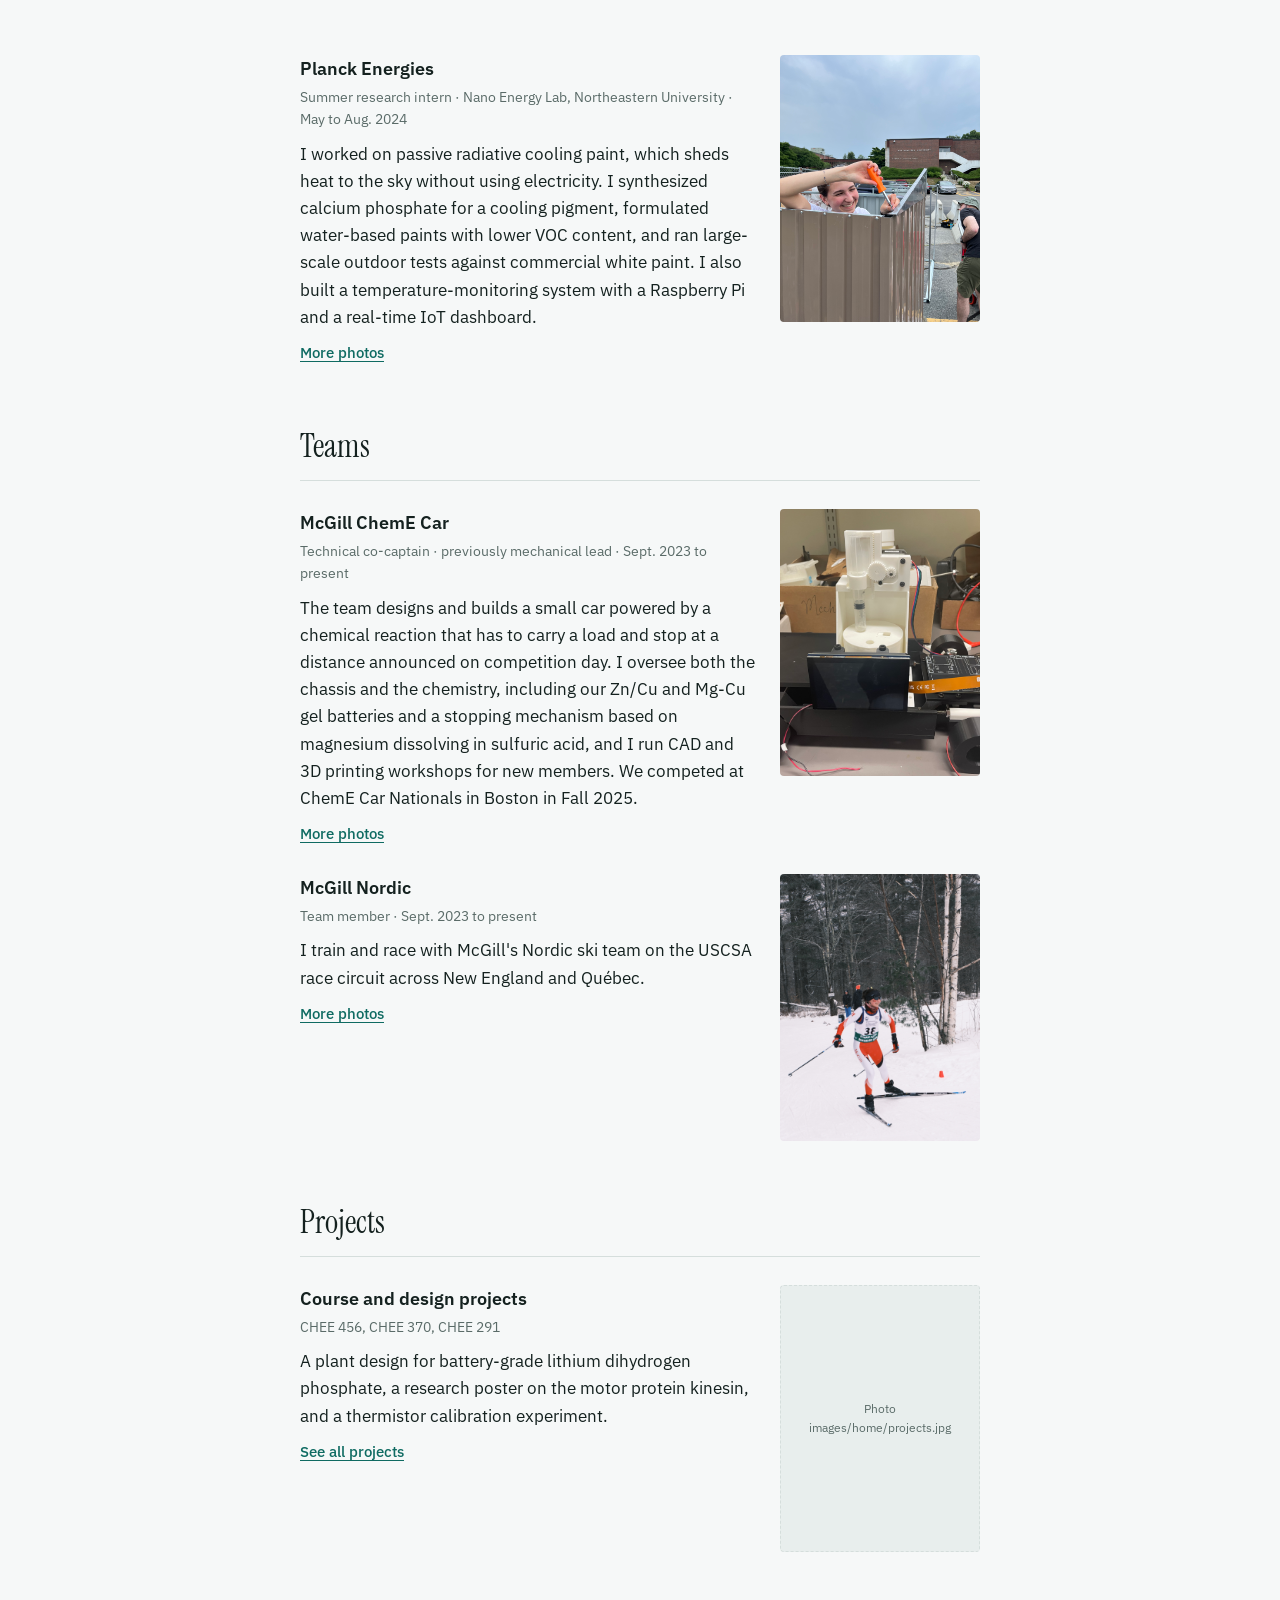
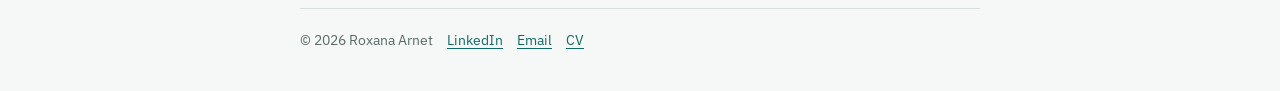
==== commit 52f5853d: "Add Projects section and update navigation Added a new section for projects and updated navigation l" ====
--- a/index.html
+++ b/index.html
@@ -34,8 +34,9 @@
     <a href="pages/planck.html">Planck Energies</a>
     <a href="pages/hydrate-tech-lab.html">Hydrate Tech Lab</a>
     <a href="pages/cheme-car.html">McGill ChemE Car</a>
-    <a href="pages/mcgill-nordic.html">McGill Nordic</a>
-    <a href="pages/art.html">Art</a>
+     <a href="pages/mcgill-nordic.html">McGill Nordic</a>
+    <a href="pages/projects.html">Projects</a>
+    <!-- <a href="pages/art.html">Art</a> -->
   </nav>
 </header>
 
@@ -122,6 +123,22 @@
   </article>
 </section>
 
+<section aria-label="Projects">
+  <h2>Projects</h2>
+  <article class="entry" id="projects">
+    <div class="entry-text">
+      <div>
+        <h3><a class="plain" href="pages/projects.html">Course and design projects</a></h3>
+        <div class="meta">CHEE 456, CHEE 370, CHEE 291</div>
+      </div>
+      <p>A plant design for battery-grade lithium dihydrogen phosphate, a research poster on the motor protein kinesin, and a thermistor calibration experiment.</p>
+      <a class="more" href="pages/projects.html">See all projects</a>
+    </div>
+    <figure class="entry-photo empty"><span>Photo<br>images/home/projects.jpg</span></figure>
+  </article>
+</section>
+
+<!--
 <section aria-label="Art">
   <h2>Art</h2>
   <article class="entry" id="art">
@@ -136,6 +153,7 @@
     <figure class="entry-photo empty"><span>Photo<br>images/home/art.jpg</span></figure>
   </article>
 </section>
+-->
 
 <footer>
   <span>© 2026 Roxana Arnet</span>
--- a/style.css
+++ b/style.css
@@ -133,6 +133,29 @@
   }
 }
 
+.page-mcgill-nordic .gallery {
+  display: grid;
+  grid-template-columns: repeat(2, minmax(0, 1fr));
+  gap: 18px;
+  align-items: start;
+}
+.page-mcgill-nordic .gallery figure {
+  min-width: 0;
+  margin: 0;
+}
+.page-mcgill-nordic .gallery img {
+  display: block;
+  width: 100%;
+  height: 320px;
+  object-fit: contain;
+  object-position: center;
+}
+@media (max-width: 520px) {
+  .page-mcgill-nordic .gallery {
+    grid-template-columns: 1fr;
+  }
+}
+
 footer { color: var(--muted); font-size: 14px; display: flex; gap: 8px 14px; flex-wrap: wrap; border-top: 1px solid var(--line); padding-top: 20px; }
 
 /* Photo to the right of each home page description */
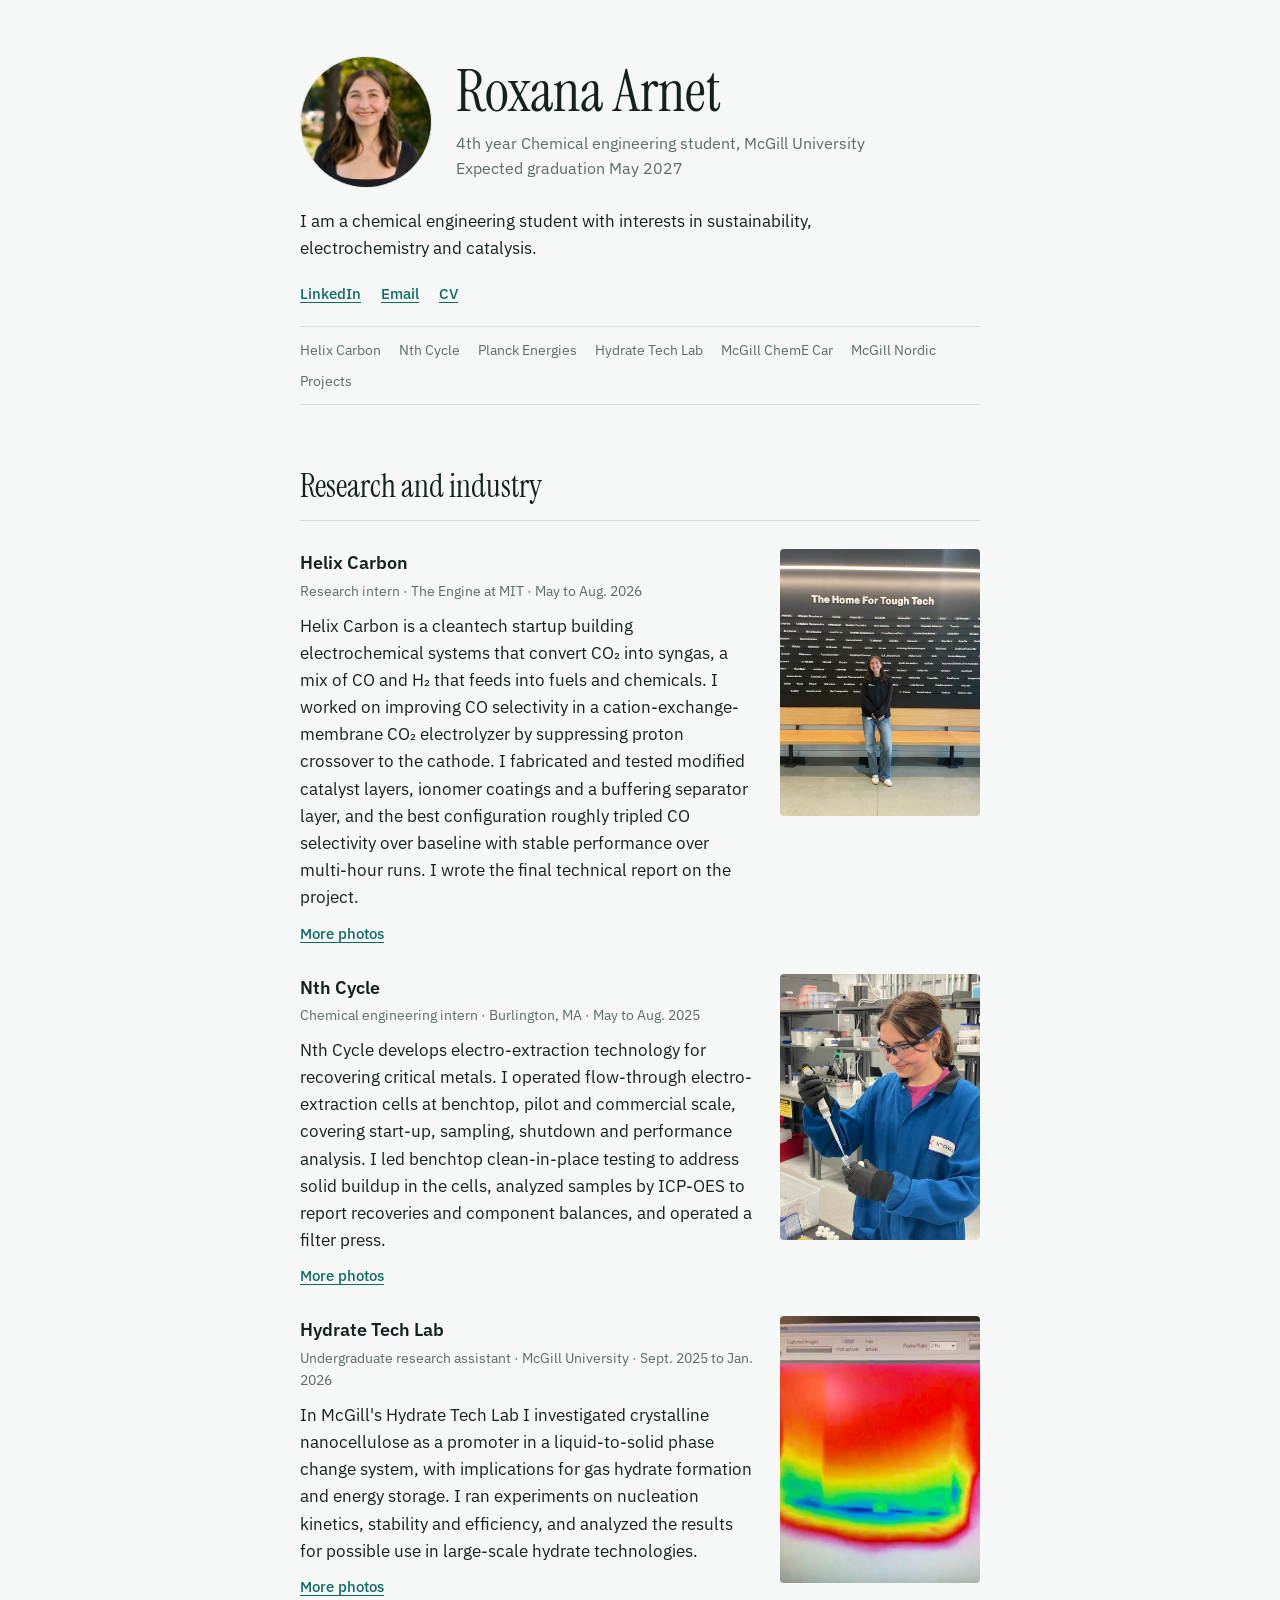
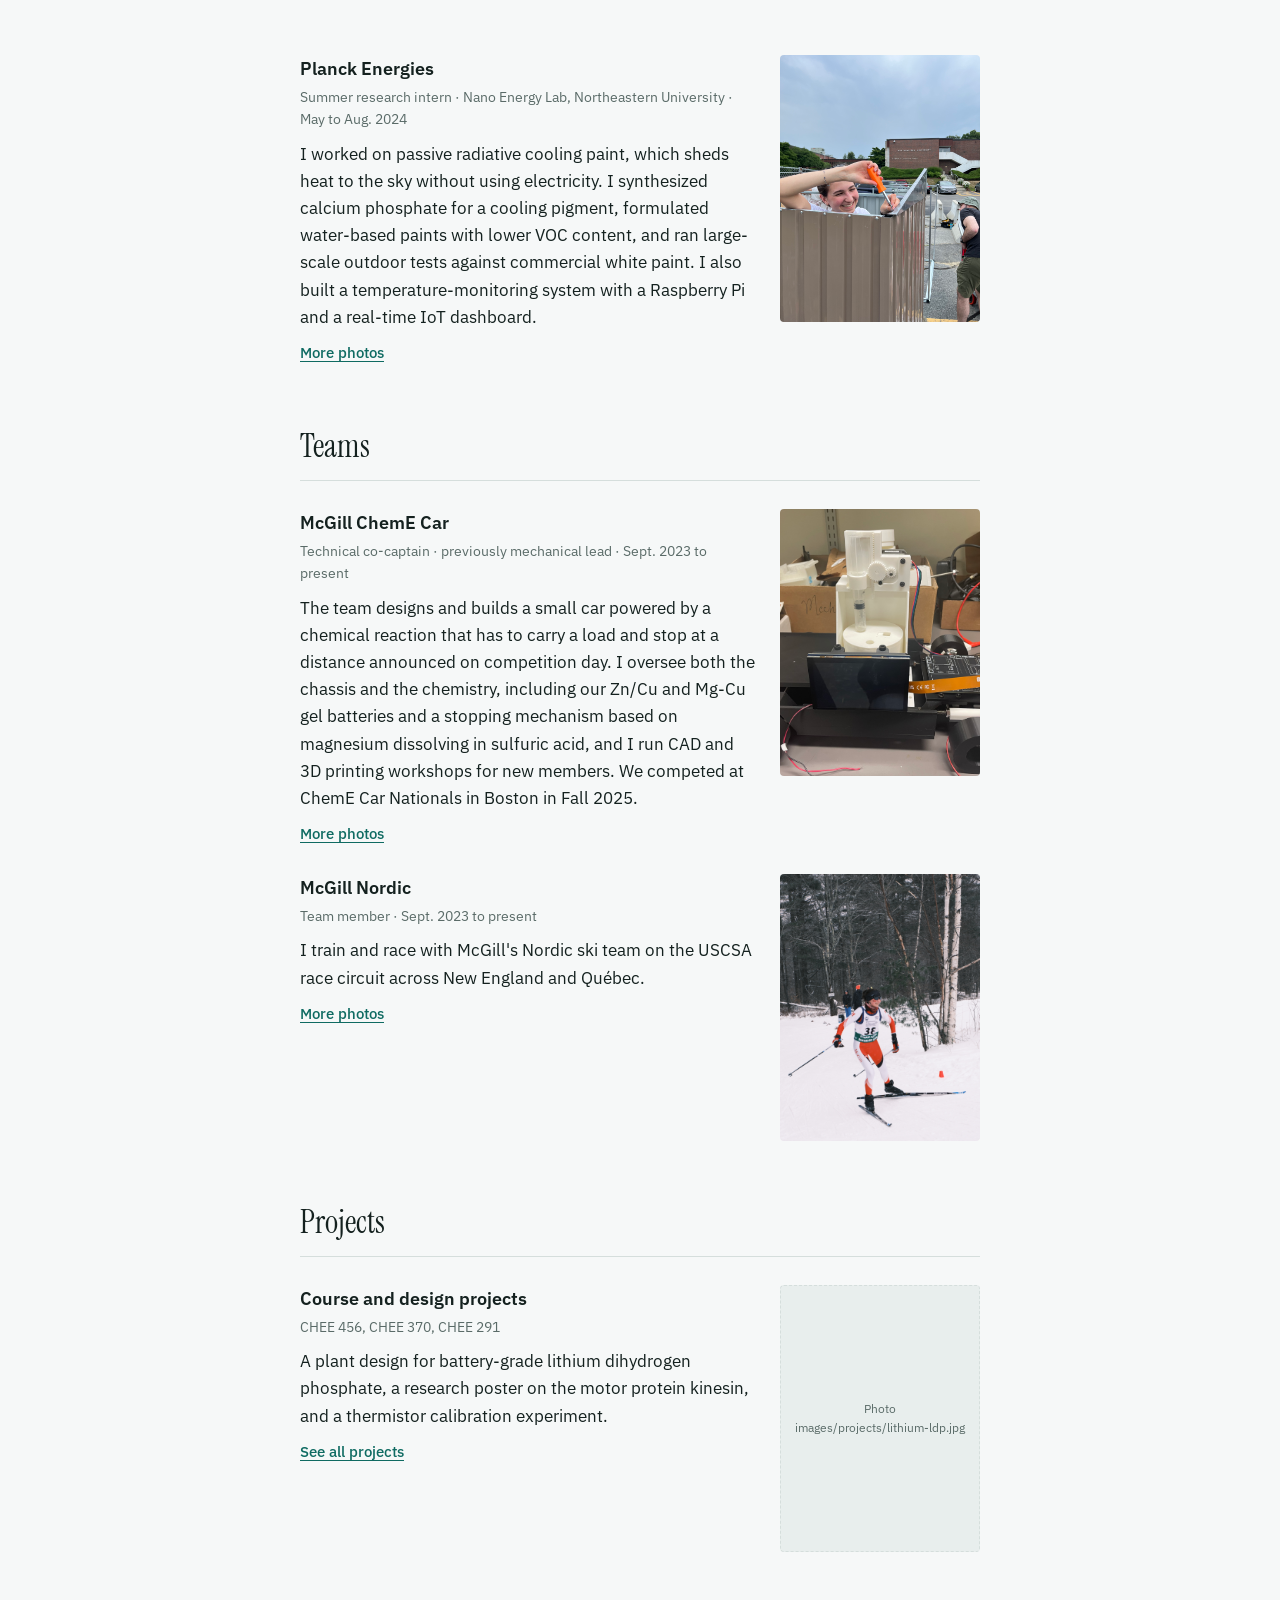
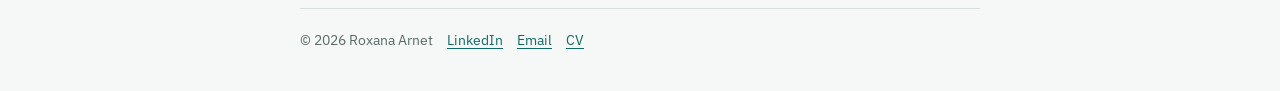
==== commit 8cc77e0b: "Update project image path in index.html" ====
--- a/index.html
+++ b/index.html
@@ -134,7 +134,7 @@
       <p>A plant design for battery-grade lithium dihydrogen phosphate, a research poster on the motor protein kinesin, and a thermistor calibration experiment.</p>
       <a class="more" href="pages/projects.html">See all projects</a>
     </div>
-    <figure class="entry-photo empty"><span>Photo<br>images/home/projects.jpg</span></figure>
+    <figure class="entry-photo empty"><span>Photo<br>images/projects/lithium-ldp.jpg</span></figure>
   </article>
 </section>
 
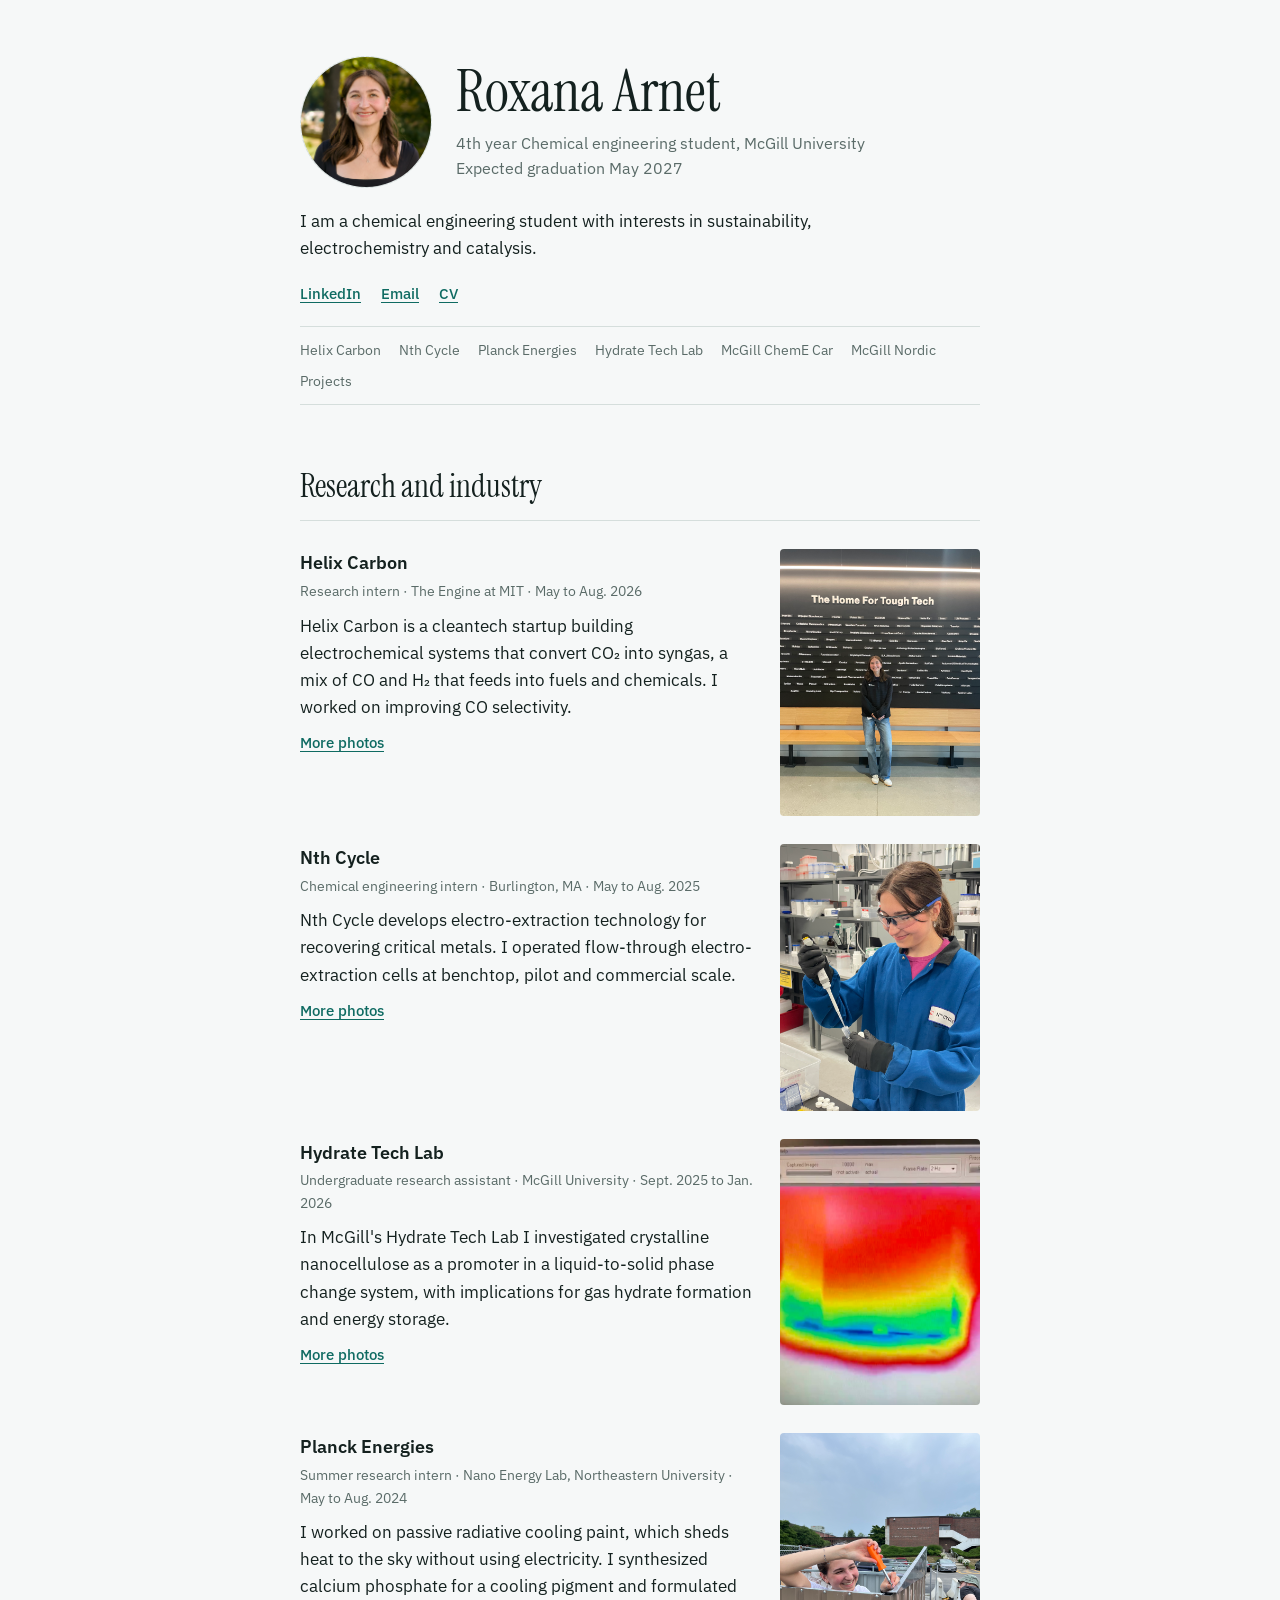
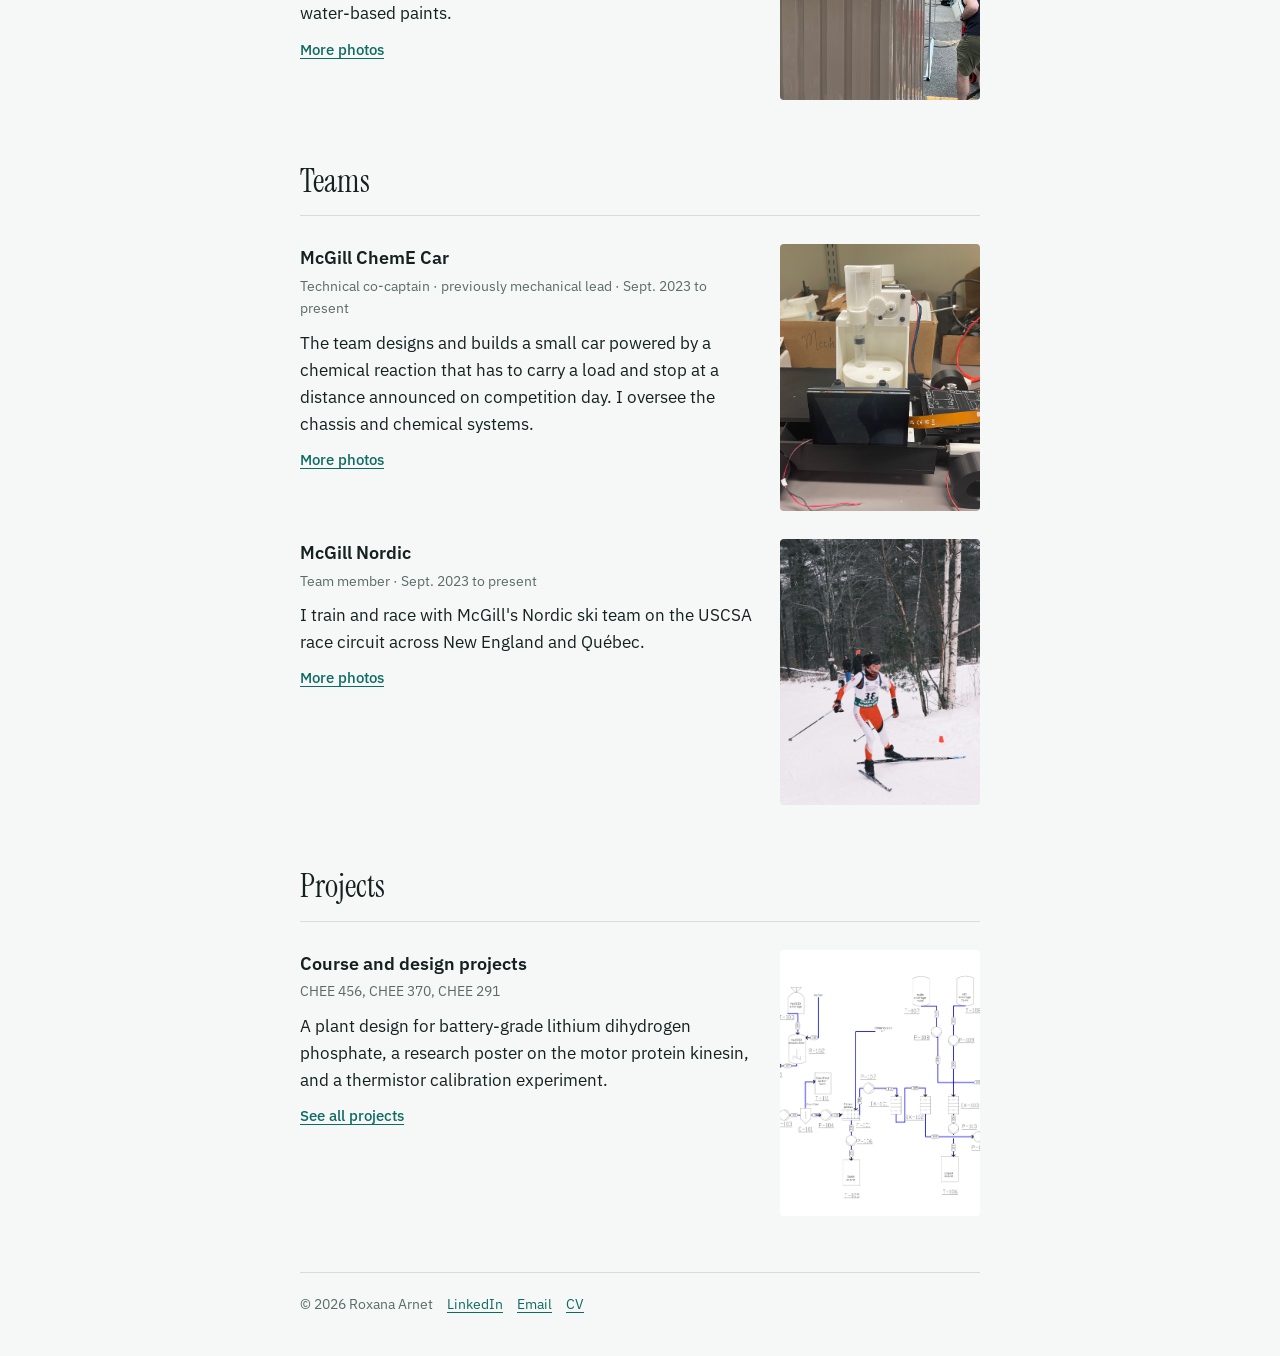
==== commit d6a6a8f7: "Show available project photos on project and index pages" ====
--- a/index.html
+++ b/index.html
@@ -34,16 +34,10 @@
     <a href="pages/planck.html">Planck Energies</a>
     <a href="pages/hydrate-tech-lab.html">Hydrate Tech Lab</a>
     <a href="pages/cheme-car.html">McGill ChemE Car</a>
-     <a href="pages/mcgill-nordic.html">McGill Nordic</a>
+    <a href="pages/mcgill-nordic.html">McGill Nordic</a>
     <a href="pages/projects.html">Projects</a>
-    <!-- <a href="pages/art.html">Art</a> -->
   </nav>
 </header>
-
-<!--
-  To add a photo: replace a dashed placeholder (the figure with class "entry-photo empty") with
-  <figure class="entry-photo"><img src="images/home/helix.jpg" alt="Describe the photo"></figure>
--->
 
 <section aria-label="Research and industry">
   <h2>Research and industry</h2>
@@ -53,10 +47,10 @@
         <h3><a class="plain" href="pages/helix.html">Helix Carbon</a></h3>
         <div class="meta">Research intern · The Engine at MIT · May to Aug. 2026</div>
       </div>
-      <p>Helix Carbon is a cleantech startup building electrochemical systems that convert CO₂ into syngas, a mix of CO and H₂ that feeds into fuels and chemicals. I worked on improving CO selectivity in a cation-exchange-membrane CO₂ electrolyzer by suppressing proton crossover to the cathode. I fabricated and tested modified catalyst layers, ionomer coatings and a buffering separator layer, and the best configuration roughly tripled CO selectivity over baseline with stable performance over multi-hour runs. I wrote the final technical report on the project.</p>
+      <p>Helix Carbon is a cleantech startup building electrochemical systems that convert CO₂ into syngas, a mix of CO and H₂ that feeds into fuels and chemicals. I worked on improving CO selectivity.</p>
       <a class="more" href="pages/helix.html">More photos</a>
     </div>
-     <figure class="entry-photo"><img src="images/helix/Helix01.jpg" alt="Describe the photo"></figure>
+    <figure class="entry-photo"><img src="images/helix/Helix01.jpg" alt="Helix Carbon project"></figure>
   </article>
 
   <article class="entry" id="nth-cycle">
@@ -65,10 +59,10 @@
         <h3><a class="plain" href="pages/nth-cycle.html">Nth Cycle</a></h3>
         <div class="meta">Chemical engineering intern · Burlington, MA · May to Aug. 2025</div>
       </div>
-      <p>Nth Cycle develops electro-extraction technology for recovering critical metals. I operated flow-through electro-extraction cells at benchtop, pilot and commercial scale, covering start-up, sampling, shutdown and performance analysis. I led benchtop clean-in-place testing to address solid buildup in the cells, analyzed samples by ICP-OES to report recoveries and component balances, and operated a filter press.</p>
+      <p>Nth Cycle develops electro-extraction technology for recovering critical metals. I operated flow-through electro-extraction cells at benchtop, pilot and commercial scale.</p>
       <a class="more" href="pages/nth-cycle.html">More photos</a>
     </div>
-     <figure class="entry-photo"><img src="images/nth-cycle/nthcycle01.jpeg" alt="Describe the photo"></figure>
+    <figure class="entry-photo"><img src="images/nth-cycle/nthcycle01.jpeg" alt="Nth Cycle electro-extraction project"></figure>
   </article>
 
   <article class="entry" id="hydrate-tech-lab">
@@ -77,24 +71,24 @@
         <h3><a class="plain" href="pages/hydrate-tech-lab.html">Hydrate Tech Lab</a></h3>
         <div class="meta">Undergraduate research assistant · McGill University · Sept. 2025 to Jan. 2026</div>
       </div>
-      <p>In McGill's Hydrate Tech Lab I investigated crystalline nanocellulose as a promoter in a liquid-to-solid phase change system, with implications for gas hydrate formation and energy storage. I ran experiments on nucleation kinetics, stability and efficiency, and analyzed the results for possible use in large-scale hydrate technologies.</p>
+      <p>In McGill's Hydrate Tech Lab I investigated crystalline nanocellulose as a promoter in a liquid-to-solid phase change system, with implications for gas hydrate formation and energy storage.</p>
       <a class="more" href="pages/hydrate-tech-lab.html">More photos</a>
     </div>
-     <figure class="entry-photo"><img src="images/hydrate-tech-lab/hydrate01.jpeg" alt="Describe the photo"></figure>
+    <figure class="entry-photo"><img src="images/hydrate-tech-lab/hydrate01.jpeg" alt="Hydrate Tech Lab research"></figure>
   </article>
-</section>
 
-    <article class="entry" id="planck">
+  <article class="entry" id="planck">
     <div class="entry-text">
       <div>
         <h3><a class="plain" href="pages/planck.html">Planck Energies</a></h3>
         <div class="meta">Summer research intern · Nano Energy Lab, Northeastern University · May to Aug. 2024</div>
       </div>
-      <p>I worked on passive radiative cooling paint, which sheds heat to the sky without using electricity. I synthesized calcium phosphate for a cooling pigment, formulated water-based paints with lower VOC content, and ran large-scale outdoor tests against commercial white paint. I also built a temperature-monitoring system with a Raspberry Pi and a real-time IoT dashboard.</p>
+      <p>I worked on passive radiative cooling paint, which sheds heat to the sky without using electricity. I synthesized calcium phosphate for a cooling pigment and formulated water-based paints.</p>
       <a class="more" href="pages/planck.html">More photos</a>
     </div>
-         <figure class="entry-photo"><img src="images/planck/shed01.jpeg" alt="Describe the photo"></figure>
+    <figure class="entry-photo"><img src="images/planck/shed01.jpeg" alt="Radiative cooling paint research project"></figure>
   </article>
+</section>
 
 <section aria-label="Teams">
   <h2>Teams</h2>
@@ -104,10 +98,10 @@
         <h3><a class="plain" href="pages/cheme-car.html">McGill ChemE Car</a></h3>
         <div class="meta">Technical co-captain · previously mechanical lead · Sept. 2023 to present</div>
       </div>
-      <p>The team designs and builds a small car powered by a chemical reaction that has to carry a load and stop at a distance announced on competition day. I oversee both the chassis and the chemistry, including our Zn/Cu and Mg-Cu gel batteries and a stopping mechanism based on magnesium dissolving in sulfuric acid, and I run CAD and 3D printing workshops for new members. We competed at ChemE Car Nationals in Boston in Fall 2025.</p>
+      <p>The team designs and builds a small car powered by a chemical reaction that has to carry a load and stop at a distance announced on competition day. I oversee the chassis and chemical systems.</p>
       <a class="more" href="pages/cheme-car.html">More photos</a>
     </div>
-     <figure class="entry-photo"><img src="images/cheme-car/icecreamtruck02.jpeg" alt="Describe the photo"></figure>
+    <figure class="entry-photo"><img src="images/cheme-car/icecreamtruck02.jpeg" alt="McGill ChemE Car team vehicle"></figure>
   </article>
 
   <article class="entry" id="mcgill-nordic">
@@ -119,7 +113,7 @@
       <p>I train and race with McGill's Nordic ski team on the USCSA race circuit across New England and Québec.</p>
       <a class="more" href="pages/mcgill-nordic.html">More photos</a>
     </div>
-      <figure class="entry-photo"><img src="images/mcgill-nordic/nordic01.JPG" alt="Describe the photo"></figure>
+    <figure class="entry-photo"><img src="images/mcgill-nordic/nordic01.JPG" alt="McGill Nordic ski team"></figure>
   </article>
 </section>
 
@@ -134,26 +128,9 @@
       <p>A plant design for battery-grade lithium dihydrogen phosphate, a research poster on the motor protein kinesin, and a thermistor calibration experiment.</p>
       <a class="more" href="pages/projects.html">See all projects</a>
     </div>
-    <figure class="entry-photo empty"><span>Photo<br>images/projects/lithium-ldp.jpg</span></figure>
+    <figure class="entry-photo"><img src="images/projects/lithium-ldp.jpg" alt="Lithium dihydrogen phosphate plant design project"></figure>
   </article>
 </section>
-
-<!--
-<section aria-label="Art">
-  <h2>Art</h2>
-  <article class="entry" id="art">
-    <div class="entry-text">
-      <div>
-        <h3><a class="plain" href="pages/art.html">Art</a></h3>
-        <div class="meta">Drawings, paintings and other work</div>
-      </div>
-      <p class="todo">One sentence on what you make and with what materials.</p>
-      <a class="more" href="pages/art.html">See all artwork</a>
-    </div>
-    <figure class="entry-photo empty"><span>Photo<br>images/home/art.jpg</span></figure>
-  </article>
-</section>
--->
 
 <footer>
   <span>© 2026 Roxana Arnet</span>
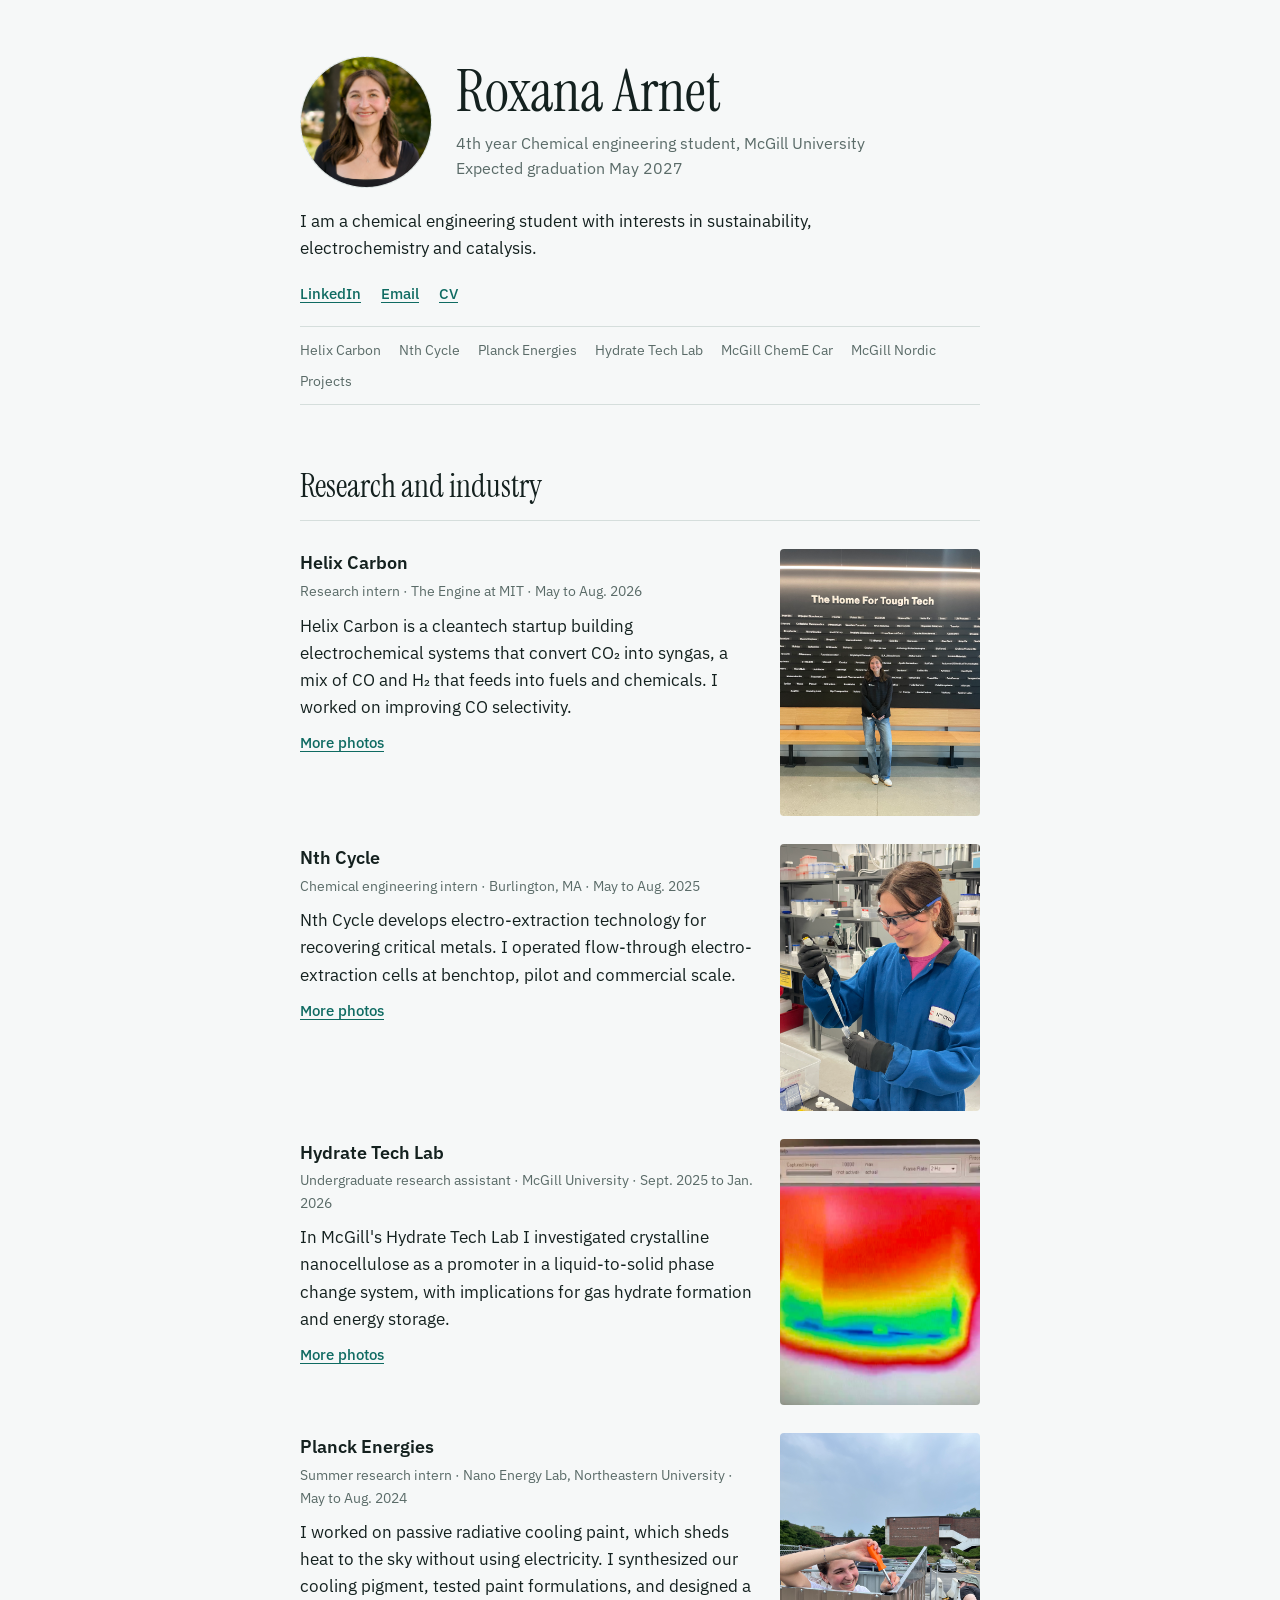
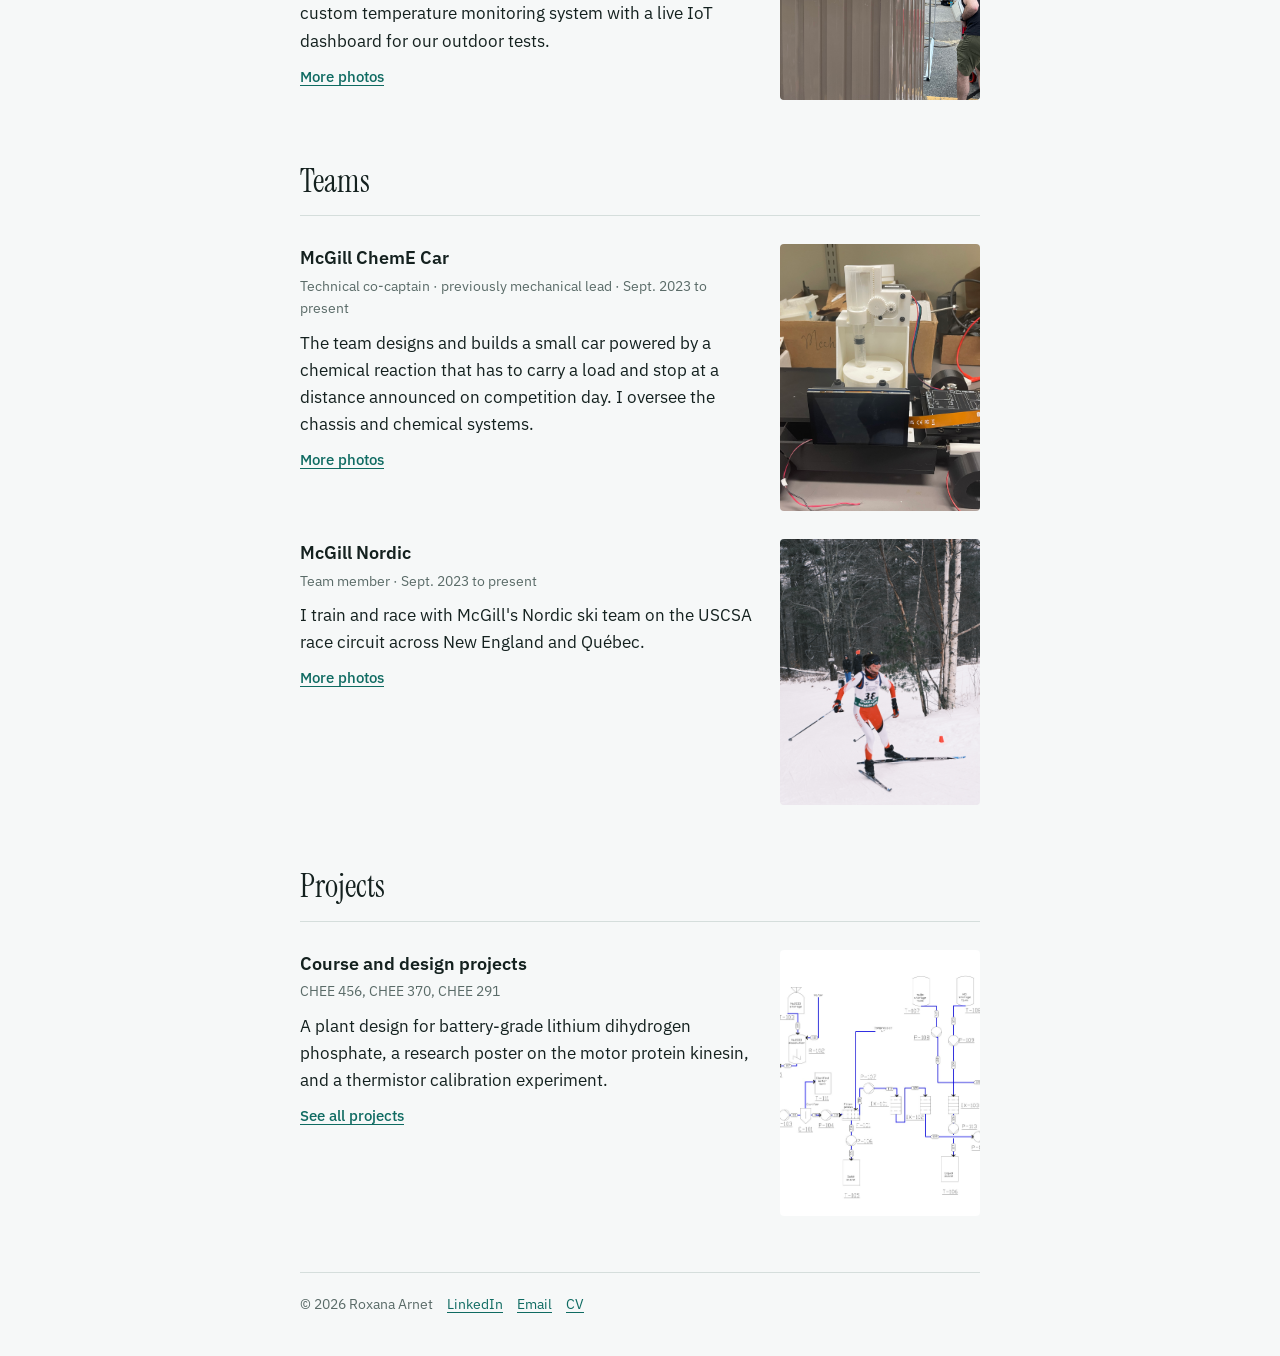
==== commit 95a5a3f4: "Enhance project description for Planck Energies Updated project description to include testing and m" ====
--- a/index.html
+++ b/index.html
@@ -83,7 +83,7 @@
         <h3><a class="plain" href="pages/planck.html">Planck Energies</a></h3>
         <div class="meta">Summer research intern · Nano Energy Lab, Northeastern University · May to Aug. 2024</div>
       </div>
-      <p>I worked on passive radiative cooling paint, which sheds heat to the sky without using electricity. I synthesized calcium phosphate for a cooling pigment and formulated water-based paints.</p>
+      <p>I worked on passive radiative cooling paint, which sheds heat to the sky without using electricity. I synthesized our cooling pigment, tested paint formulations, and designed a custom temperature monitoring system with a live IoT dashboard for our outdoor tests.</p>
       <a class="more" href="pages/planck.html">More photos</a>
     </div>
     <figure class="entry-photo"><img src="images/planck/shed01.jpeg" alt="Radiative cooling paint research project"></figure>
--- a/style.css
+++ b/style.css
@@ -95,30 +95,37 @@
 }
 
 .page-helix .gallery,
-.page-hydrate-tech-lab .gallery {
+.page-hydrate-tech-lab .gallery,
+.page-nth-cycle .gallery {
   display: grid;
   grid-template-columns: repeat(2, minmax(0, 1fr));
   gap: 18px;
   align-items: start;
 }
 .page-helix .gallery figure,
-.page-hydrate-tech-lab .gallery figure {
+.page-hydrate-tech-lab .gallery figure,
+.page-nth-cycle .gallery figure {
   min-width: 0;
   margin: 0;
 }
 .page-helix .gallery img,
-.page-hydrate-tech-lab .gallery img {
+.page-hydrate-tech-lab .gallery img,
+.page-nth-cycle .gallery img {
   display: block;
   width: 100%;
-  max-height: 270px;
+  max-height: 320px;
   height: auto;
   object-fit: contain;
   object-position: center;
+  border-radius: 4px;
 }
 .page-helix .gallery figcaption,
-.page-hydrate-tech-lab .gallery figcaption {
+.page-hydrate-tech-lab .gallery figcaption,
+.page-nth-cycle .gallery figcaption {
   margin-top: 6px;
   text-align: center;
+  color: var(--muted);
+  font-size: 13px;
 }
 .page-hydrate-tech-lab .gallery video {
   width: 100%;
@@ -128,7 +135,8 @@
 }
 @media (max-width: 520px) {
   .page-helix .gallery,
-  .page-hydrate-tech-lab .gallery {
+  .page-hydrate-tech-lab .gallery,
+  .page-nth-cycle .gallery {
     grid-template-columns: 1fr;
   }
 }
